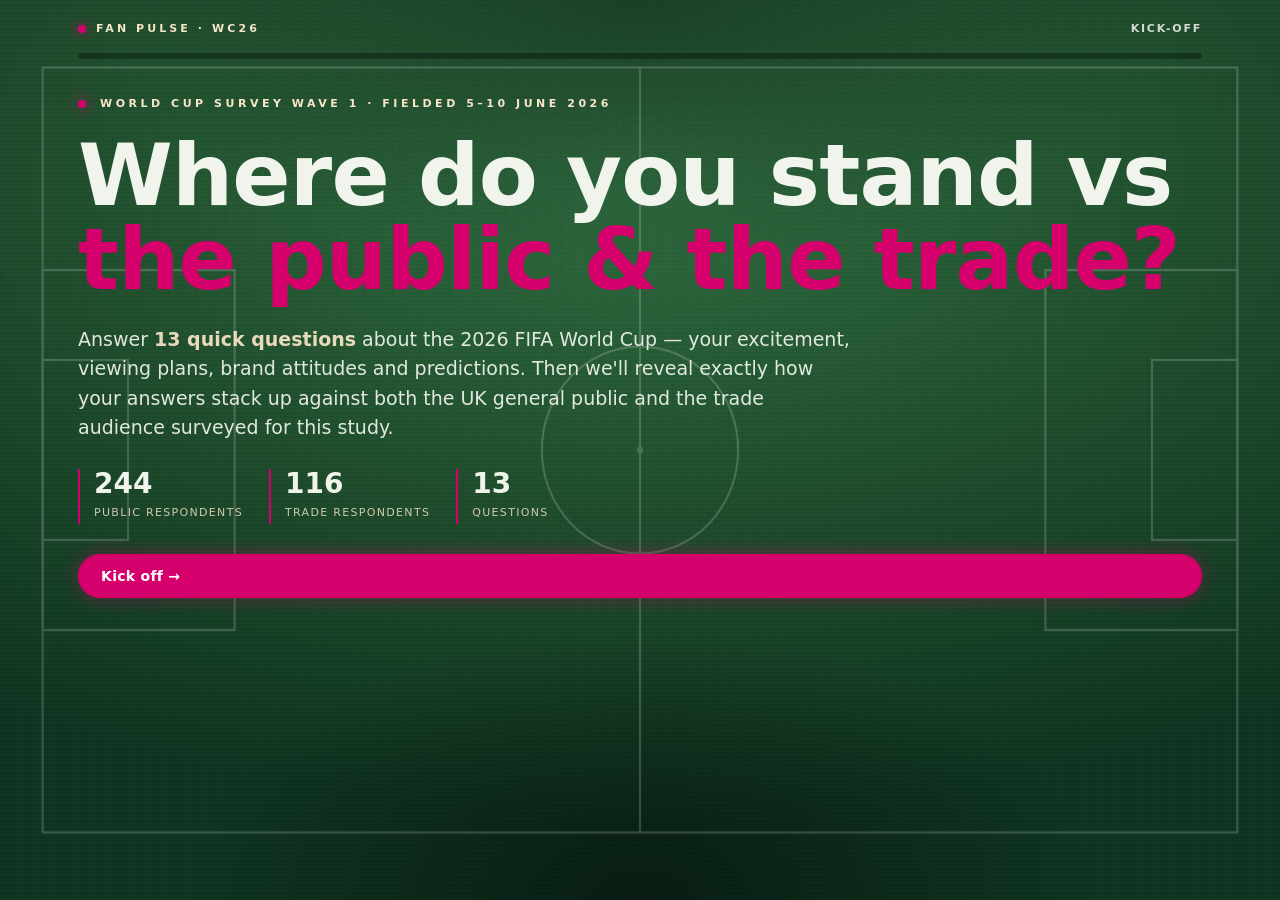
==== compare.html @ 601ede1a "Compare: drop persona + sync score, widen to match pages; unify eyebrow Compare: - Remove the fan pr" ====
<!DOCTYPE html>
<html lang="en">
<head>
<meta charset="UTF-8">
<meta name="viewport" content="width=device-width, initial-scale=1.0">
<title>Compare Yourself — 2026 World Cup Fan Pulse</title>
<link rel="stylesheet" href="brand.css">
<style>
  /* ---- compare-specific components, on the shared brand system ---- */
  :root{--you:#ff7a2f;--you-deep:#e85d10}
  /* fills the shared 1180px .wrap so margins match Insights & Explore */
  .quiz-wrap{margin:0 auto;width:100%;padding-bottom:50px}

  .topstatus{display:flex;justify-content:space-between;align-items:center;gap:14px;margin:6px 0 16px}
  .sb-brand{font-size:11px;letter-spacing:.28em;text-transform:uppercase;color:var(--cream);font-weight:600;display:flex;align-items:center;gap:10px}
  .sb-brand .dot{width:8px;height:8px;border-radius:50%;background:var(--magenta);box-shadow:0 0 12px var(--magenta)}
  .sb-clock{font-size:11px;letter-spacing:.16em;text-transform:uppercase;color:var(--cream);opacity:.8;font-weight:600}
  .sb-clock b{color:#fff}
  .progress-track{height:6px;border-radius:6px;background:rgba(0,0,0,.32);overflow:hidden;margin-bottom:30px}
  .progress-fill{height:100%;width:0%;background:linear-gradient(90deg,var(--magenta-deep),var(--magenta));border-radius:6px;transition:width .5s cubic-bezier(.4,0,.2,1)}

  /* intro hero */
  #intro.hero{display:flex;flex-direction:column;padding:6px 0 10px}
  .kickoff-stat{display:flex;gap:26px;flex-wrap:wrap;margin:26px 0 30px}
  .kickoff-stat .ks{border-left:2px solid var(--magenta);padding-left:14px}
  .kickoff-stat .ks b{display:block;font-family:"Rework Headline","Rework Display",system-ui;font-weight:700;font-size:28px;color:var(--chalk);line-height:1.1}
  .kickoff-stat .ks span{font-size:11px;letter-spacing:.12em;text-transform:uppercase;color:var(--cream);opacity:.82}

  /* question screens */
  .q-screen{display:none;flex-direction:column;animation:fadeUp .4s ease;max-width:760px}
  .q-screen.active{display:flex}
  @keyframes fadeUp{from{opacity:0;transform:translateY(12px)}to{opacity:1;transform:none}}
  .q-kicker{font-size:11px;letter-spacing:.28em;text-transform:uppercase;color:var(--cream);font-weight:600;margin-bottom:12px}
  .q-title{font-family:"Rework Headline","Rework Display",system-ui;font-weight:700;font-size:clamp(24px,4.6vw,38px);line-height:1.06;letter-spacing:-.01em;margin-bottom:8px;max-width:24ch}
  .q-sub{font-size:14px;color:var(--chalk);opacity:.85;margin-bottom:26px}

  .options{display:flex;flex-direction:column;gap:10px;margin-bottom:26px}
  .opt{display:flex;align-items:center;justify-content:space-between;gap:12px;background:var(--card);border:1px solid var(--card-edge);border-radius:12px;padding:15px 18px;cursor:pointer;text-align:left;font-family:inherit;font-size:15px;color:var(--chalk);transition:all .15s}
  .opt:hover{border-color:var(--magenta)}
  .opt .num{font-size:11px;color:var(--cream);border:1px solid var(--card-edge);border-radius:50%;width:24px;height:24px;min-width:24px;display:flex;align-items:center;justify-content:center;font-weight:600}
  .opt-label{flex:1}
  .opt.selected{border-color:var(--magenta);background:rgba(214,0,108,.12)}
  .opt.selected .num{background:var(--magenta);border-color:var(--magenta);color:#fff}
  .opt-check{width:20px;height:20px;border-radius:6px;border:1.5px solid var(--card-edge);display:flex;align-items:center;justify-content:center;flex-shrink:0}
  .opt.selected .opt-check{background:var(--magenta);border-color:var(--magenta)}
  .opt.selected .opt-check::after{content:"✓";font-size:12px;color:#fff;font-weight:700}
  .hint{font-size:12.5px;color:var(--cream);opacity:.82;margin-bottom:14px;font-style:italic}

  .country-search{width:100%;padding:13px 16px;border-radius:10px;border:1px solid var(--card-edge);background:var(--card);color:var(--chalk);font-family:inherit;font-size:14.5px;margin-bottom:14px}
  .country-search::placeholder{color:var(--grey-mute)}
  .country-search:focus{outline:none;border-color:var(--magenta)}
  .country-grid{display:grid;grid-template-columns:repeat(auto-fill,minmax(120px,1fr));gap:8px;max-height:300px;overflow-y:auto;padding-right:4px;margin-bottom:24px}
  .country-grid::-webkit-scrollbar{width:6px}
  .country-grid::-webkit-scrollbar-thumb{background:rgba(241,244,236,.2);border-radius:4px}
  .c-chip{border:1px solid var(--card-edge);background:var(--card);color:var(--chalk);border-radius:8px;padding:10px 8px;text-align:center;font-size:13px;cursor:pointer;transition:all .12s;font-family:inherit}
  .c-chip:hover{border-color:var(--magenta)}
  .c-chip.selected{background:var(--magenta);color:#fff;border-color:var(--magenta);font-weight:600}

  .nav-row{display:flex;gap:12px;justify-content:space-between;align-items:center}
  .nav-row .right{display:flex;gap:10px}

  /* inline comparison (during questions) */
  .inline-comp{background:var(--card);border:1px solid var(--card-edge);border-radius:14px;padding:18px 18px 16px;margin-bottom:22px}
  .ic-eyebrow{font-size:11px;letter-spacing:.18em;text-transform:uppercase;color:var(--cream);opacity:.85;font-weight:600;margin-bottom:14px}
  .ic-row{margin-bottom:11px}
  .ic-row:last-child{margin-bottom:0}
  .ic-lbl-row{display:flex;justify-content:space-between;align-items:baseline;font-size:12.5px;margin-bottom:5px;gap:10px}
  .ic-lbl-row .ic-lab{color:var(--chalk);opacity:.82;flex:1}
  .ic-row.mine .ic-lbl-row .ic-lab{opacity:1;font-weight:600;color:#fff}
  .ic-lbl-row .ic-val{font-family:"Rework Headline",system-ui;font-weight:700;font-size:12.5px;color:var(--cream);flex-shrink:0}
  .ic-track{height:12px;border-radius:6px;background:rgba(0,0,0,.32);overflow:hidden}
  .ic-fill{height:100%;width:0%;border-radius:6px;background:linear-gradient(90deg,var(--cream-edge),var(--cream));transition:width .7s cubic-bezier(.16,1,.3,1)}
  .ic-row.mine .ic-fill{background:linear-gradient(90deg,var(--magenta-deep),var(--magenta))}

  /* three-way comparison rows: you (★) vs public vs trade */
  .cmp-legend{display:flex;gap:18px;align-items:center;margin-bottom:18px;flex-wrap:wrap}
  .cmp-legend .cl{display:inline-flex;align-items:center;gap:7px;font-size:10.5px;letter-spacing:.14em;text-transform:uppercase;font-weight:700;color:var(--chalk);opacity:.92}
  .cmp-legend .cl i{width:13px;height:13px;border-radius:3px;display:inline-block;font-style:normal;font-size:12px;line-height:13px;text-align:center}
  .cmp-legend .cl.pub i{background:linear-gradient(90deg,var(--cream-edge),var(--cream))}
  .cmp-legend .cl.trd i{background:linear-gradient(90deg,var(--magenta-deep),var(--magenta))}
  .cmp-legend .cl.you i{width:auto;height:auto;background:none;color:var(--you);font-size:13px}
  .cmp-row{margin-bottom:16px}
  .cmp-row:last-child{margin-bottom:2px}
  .cmp-lab{font-size:13px;color:var(--chalk);opacity:.85;margin-bottom:7px;line-height:1.3}
  .cmp-row.mine{background:rgba(255,122,47,.12);border-left:2px solid var(--you);border-radius:8px;padding:9px 12px 11px;margin-left:-12px;margin-right:-12px}
  .cmp-row.mine .cmp-lab{opacity:1;font-weight:700;color:#fff}
  .cmp-lab .star{color:var(--you)}
  .cmp-bar{display:flex;align-items:center;gap:10px;margin-top:5px}
  .cmp-bar .cmp-tag{font-size:9.5px;letter-spacing:.13em;text-transform:uppercase;font-weight:700;width:46px;flex-shrink:0}
  .cmp-bar .cmp-tag.pub{color:var(--cream)}
  .cmp-bar .cmp-tag.trd{color:var(--magenta)}
  .cmp-track{flex:1;height:11px;border-radius:6px;background:rgba(0,0,0,.32);overflow:hidden}
  .cmp-fill{height:100%;width:0%;border-radius:6px;transition:width .8s cubic-bezier(.16,1,.3,1)}
  .cmp-fill.pub{background:linear-gradient(90deg,var(--cream-edge),var(--cream))}
  .cmp-fill.trd{background:linear-gradient(90deg,var(--magenta-deep),var(--magenta))}
  .cmp-pct{font-family:"Rework Headline",system-ui;font-weight:700;font-size:12.5px;color:var(--cream);width:46px;text-align:right;flex-shrink:0}
  .pop-badge.trd{background:rgba(214,0,108,.16);color:#ff7ab8;border-color:rgba(214,0,108,.5)}
  .confirm-wrap{margin:4px 0 24px}
  .confirm-btn{width:100%;justify-content:center;border-style:dashed;border-color:var(--you);color:var(--chalk)}
  .confirm-btn:hover{border-color:var(--you);background:rgba(255,122,47,.12);color:#fff}
  @media(prefers-reduced-motion:reduce){.cmp-fill{transition:none}}

  /* results */
  .results{display:none;flex-direction:column;animation:fadeUp .5s ease}
  .results.active{display:flex}
  .res-header{margin-bottom:14px;padding-top:6px}
  .res-title{font-family:"Rework Headline","Rework Display",system-ui;font-weight:700;font-size:clamp(32px,7vw,56px);line-height:1;letter-spacing:-.02em;margin-bottom:12px}
  .res-title em{font-style:normal;color:var(--magenta)}

  .persona-card{position:relative;border:1px solid var(--card-edge);background:var(--card);border-radius:18px;padding:24px 22px;margin:6px 0 26px;overflow:hidden}
  .persona-card::before{content:"";position:absolute;top:-40px;right:-40px;width:160px;height:160px;border:2px solid rgba(214,0,108,.18);border-radius:50%}
  .persona-eyebrow{font-size:11px;letter-spacing:.18em;text-transform:uppercase;color:var(--cream);opacity:.85;font-weight:600;margin-bottom:12px}
  .persona-name{font-family:"Rework Headline","Rework Display",system-ui;font-weight:700;font-size:clamp(26px,6vw,40px);line-height:1.02;margin-bottom:4px}
  .persona-tagline{font-size:13.5px;color:var(--magenta);font-weight:600;margin-bottom:16px;font-style:italic}
  .persona-blurb{font-size:14.5px;line-height:1.65;color:var(--chalk);opacity:.9;margin-bottom:18px;max-width:58ch}
  .persona-blurb strong{color:var(--cream)}
  .persona-tags{display:flex;flex-wrap:wrap;gap:8px}
  .p-tag{font-size:11px;letter-spacing:.04em;border:1px solid var(--card-edge);color:var(--chalk);padding:6px 12px;border-radius:999px;background:rgba(0,0,0,.18)}

  .scoreline{display:flex;align-items:center;gap:18px;border:1px solid var(--card-edge);background:var(--card);border-radius:16px;padding:18px 20px;margin:10px 0 30px}
  .scoreline .big{font-family:"Rework Headline","Rework Display",system-ui;font-weight:700;font-size:46px;color:var(--magenta);line-height:1;flex-shrink:0}
  .scoreline .desc{font-size:13.5px;color:var(--chalk);opacity:.88;line-height:1.5}
  .scoreline .desc strong{color:var(--cream)}

  .res-block{margin-bottom:34px}
  .res-q{font-family:"Rework Headline","Rework Display",system-ui;font-weight:700;font-size:18px;margin-bottom:4px;letter-spacing:-.005em}
  .res-q-note{font-size:12.5px;color:var(--cream);opacity:.78;margin-bottom:14px}
  .bar-label{display:flex;justify-content:space-between;align-items:baseline;font-size:13.5px;margin-bottom:5px;gap:10px}
  .bar-label .lab{color:var(--chalk);opacity:.82;flex:1}
  .bar-row.mine .bar-label .lab{color:#fff;font-weight:600;opacity:1}
  .bar-label .val{font-family:"Rework Headline",system-ui;font-weight:700;color:var(--cream);font-size:12.5px;flex-shrink:0}
  .bar-fill{background:linear-gradient(90deg,var(--cream-edge),var(--cream))}
  .bar-row.mine .bar-fill{background:linear-gradient(90deg,var(--magenta-deep),var(--magenta))}
  .pin{position:absolute;top:-3px;width:2px;height:17px;background:var(--magenta);display:none}
  .match-note{font-size:11.5px;color:var(--cream);letter-spacing:.03em;margin-bottom:12px}

  .footer-note{text-align:center;font-size:12px;color:var(--cream);opacity:.75;margin-top:10px;padding-top:18px;border-top:1px dashed var(--card-edge)}
  .restart-row{display:flex;justify-content:center;margin:28px 0 6px}
</style>
</head>
<body>

<div class="pitch-bg"></div>
<div class="pitch-lines">
  <svg viewBox="0 0 1200 800" preserveAspectRatio="none" aria-hidden="true">
    <rect x="40" y="60" width="1120" height="680" fill="none" stroke="#ffffff" stroke-width="2"/>
    <line x1="600" y1="60" x2="600" y2="740" stroke="#ffffff" stroke-width="2"/>
    <circle cx="600" cy="400" r="92" fill="none" stroke="#ffffff" stroke-width="2"/>
    <circle cx="600" cy="400" r="3" fill="#ffffff"/>
    <rect x="40" y="240" width="180" height="320" fill="none" stroke="#ffffff" stroke-width="2"/>
    <rect x="40" y="320" width="80" height="160" fill="none" stroke="#ffffff" stroke-width="2"/>
    <rect x="980" y="240" width="180" height="320" fill="none" stroke="#ffffff" stroke-width="2"/>
    <rect x="1080" y="320" width="80" height="160" fill="none" stroke="#ffffff" stroke-width="2"/>
  </svg>
</div>

<div class="wrap">

  <div class="quiz-wrap" style="padding-top:14px">

    <div class="topstatus">
      <div class="sb-brand"><span class="dot"></span>Fan Pulse · WC26</div>
      <div class="sb-clock" id="sbClock"><b>KICK-OFF</b></div>
    </div>

    <div class="progress-track"><div class="progress-fill" id="progressFill"></div></div>

    <!-- INTRO -->
    <div class="hero" id="intro">
      <div class="eyebrow"><span class="dot"></span>World Cup Survey Wave 1 · Fielded 5–10 June 2026</div>
      <h1 class="title">Where do you stand vs <em>the public &amp; the trade?</em></h1>
      <p class="subhead">Answer <strong>13 quick questions</strong> about the 2026 FIFA World Cup — your excitement, viewing plans, brand attitudes and predictions. Then we'll reveal exactly how your answers stack up against both the UK general public and the trade audience surveyed for this study.</p>
      <div class="kickoff-stat">
        <div class="ks"><b>244</b><span>Public respondents</span></div>
        <div class="ks"><b>116</b><span>Trade respondents</span></div>
        <div class="ks"><b>13</b><span>Questions</span></div>
      </div>
      <button class="btn btn-primary" onclick="startQuiz()">Kick off →</button>
    </div>

    <!-- QUESTIONS render here -->
    <div id="quizArea"></div>

    <!-- RESULTS -->
    <div class="results" id="results"></div>

  </div>
</div>

<script id="wc-data" type="application/json">
{
 "n_public": 244,
 "n_trade": 116,
 "q1": {
  "labels": [
   "Strongly Agree",
   "Agree",
   "Neither Agree nor Disagree",
   "Disagree",
   "Strongly Disagree"
  ],
  "pct": [
   32.0,
   28.3,
   18.4,
   9.0,
   12.3
  ],
  "trade": [
   16.4,
   35.3,
   36.2,
   5.2,
   6.9
  ]
 },
 "q2": {
  "labels": [
   "Much more excited than previous tournaments",
   "Slightly more excited than previous tournaments",
   "About the same as previous tournaments",
   "Slightly less excited than previous tournaments",
   "Much less excited than previous tournaments",
   "This is the first World Cup I've followed"
  ],
  "pct": [
   20.1,
   16.8,
   38.9,
   9.0,
   12.3,
   2.9
  ],
  "trade": [
   3.4,
   7.8,
   45.7,
   28.4,
   12.9,
   1.7
  ]
 },
 "q3": {
  "labels": [
   "Very likely",
   "Fairly likely",
   "Neither likely nor unlikely",
   "Fairly unlikely",
   "Very unlikely"
  ],
  "pct": [
   39.3,
   27.9,
   13.1,
   6.1,
   13.5
  ],
  "trade": [
   47.4,
   31.0,
   9.5,
   6.9,
   5.2
  ]
 },
 "q4": {
  "labels": [
   "The opening match",
   "Group stage matches involving home nations",
   "Group stage matches not involving home nations",
   "Knockout rounds",
   "Semi-finals",
   "The final",
   "None -- I don't expect to watch"
  ],
  "pct": [
   41.0,
   51.6,
   29.1,
   38.5,
   45.1,
   47.1,
   20.1
  ],
  "trade": [
   32.8,
   76.7,
   31.9,
   59.5,
   59.5,
   66.4,
   7.8
  ]
 },
 "q5": {
  "labels": [
   "At home on TV or streaming",
   "At a friend or family member's home",
   "In a pub or bar",
   "At a fan zone or public screening",
   "A mix of locations",
   "I don't expect to watch"
  ],
  "pct": [
   63.1,
   19.7,
   23.4,
   6.1,
   5.3,
   18.9
  ],
  "trade": [
   78.4,
   14.7,
   29.3,
   5.2,
   13.8,
   7.8
  ]
 },
 "q6": {
  "labels": [
   "I've seen their adverts during previews or coverage",
   "I've seen their logo at matches or in stadiums",
   "I've seen them on social media",
   "I've seen content from players or creators featuring the brand",
   "I remember them from previous tournaments",
   "I've seen in-store promotions or World Cup branded packaging",
   "I've seen outdoor advertising such as billboards or posters",
   "Someone told me or I read about it",
   "I don't associate any brands with the World Cup"
  ],
  "pct": [
   33.6,
   20.1,
   25.0,
   10.2,
   10.7,
   17.2,
   10.2,
   4.1,
   34.8
  ],
  "trade": [
   36.2,
   20.7,
   18.1,
   6.0,
   12.9,
   23.3,
   13.8,
   2.6,
   31.0
  ]
 },
 "q7": {
  "labels": [
   "Noticed a brand more than I normally would",
   "Searched for more information about a brand online",
   "Followed a brand on social media",
   "Engaged with a brand's content - liked, shared, or commented",
   "Entered a promotion or competition run by a brand",
   "Talked about a brand with friends, family, or colleagues",
   "Chosen a brand over a competitor because of its sports involvement",
   "Bought a product from a brand for the first time because of a sports association",
   "None of these"
  ],
  "pct": [
   28.7,
   14.8,
   14.3,
   16.0,
   14.8,
   12.3,
   6.1,
   4.9,
   44.3
  ],
  "trade": [
   33.6,
   15.5,
   5.2,
   6.9,
   28.4,
   9.5,
   6.0,
   9.5,
   41.4
  ]
 },
 "q8": {
  "labels": [
   "A discount or promotional offer",
   "Exclusive limited edition packaging or product",
   "A competition or prize draw",
   "Knowing the brand supports grassroots football",
   "Content or behind-the-scenes access",
   "Nothing would change my behaviour"
  ],
  "pct": [
   43.9,
   21.7,
   28.7,
   13.5,
   4.5,
   31.1
  ],
  "trade": [
   60.3,
   18.1,
   50.0,
   18.1,
   3.4,
   21.6
  ]
 },
 "q9": {
  "labels": [
   "Watching match highlights online or on social media",
   "Following World Cup content on social media",
   "Entering a sweepstake or prediction competition",
   "Watching matches in a pub, bar, or fan zone",
   "Watching matches with friends or family",
   "Buying food, drink, or merchandise for a match occasion",
   "Taking part in a workplace sweepstake or conversation",
   "Buying a product because of a World Cup retail promotion",
   "None of these"
  ],
  "pct": [
   36.5,
   28.7,
   23.8,
   24.6,
   34.4,
   23.0,
   13.9,
   11.5,
   24.6
  ],
  "trade": [
   37.9,
   22.4,
   43.1,
   48.3,
   54.3,
   28.4,
   25.0,
   13.8,
   14.7
  ]
 },
 "q14": {
  "labels": [
   "Group stage exit",
   "Round of 32",
   "Round of 16",
   "Quarter-finals",
   "Semi-finals",
   "Runners-up",
   "Winners"
  ],
  "pct": [
   7.5,
   13.7,
   10.4,
   22.2,
   20.3,
   6.1,
   19.8
  ],
  "trade": [
   4.7,
   9.3,
   10.3,
   29.0,
   22.4,
   6.5,
   17.8
  ]
 },
 "q11_all": {
  "Algeria": 1.2,
  "Argentina": 4.1,
  "Australia": 0.4,
  "Austria": 2.9,
  "Belgium": 1.6,
  "Bosnia and Herzegovina": 0.8,
  "Brazil": 12.3,
  "Canada (host)": 0.4,
  "Croatia": 0.4,
  "England": 19.7,
  "France": 11.5,
  "Germany": 1.2,
  "Ghana": 0.4,
  "Iraq": 0.4,
  "Japan": 0.8,
  "New Zealand": 0.4,
  "Portugal": 2.9,
  "Scotland": 7.0,
  "Senegal": 0.4,
  "Spain": 12.3,
  "Switzerland": 0.8,
  "Turkey": 0.4,
  "United States (host)": 0.8,
  "Don't know": 16.8
 },
 "q11_trade": {
  "Argentina": 7.8,
  "Belgium": 0.9,
  "Brazil": 10.3,
  "Ecuador": 0.9,
  "England": 14.7,
  "France": 14.7,
  "Germany": 6.9,
  "Iran": 0.9,
  "Japan": 1.7,
  "Netherlands": 0.9,
  "Portugal": 6.0,
  "Scotland": 2.6,
  "Spain": 22.4,
  "United States (host)": 2.6,
  "Don't know": 6.9
 },
 "q12_all": {
  "Algeria": 4.9,
  "Argentina": 25.0,
  "Australia": 2.5,
  "Austria": 2.5,
  "Belgium": 4.9,
  "Bosnia and Herzegovina": 1.6,
  "Brazil": 40.2,
  "Canada (host)": 3.7,
  "Cape Verde": 2.0,
  "Colombia": 2.5,
  "Croatia": 6.1,
  "Curacao": 0.4,
  "Czechia": 0.4,
  "Egypt": 1.2,
  "England": 37.7,
  "France": 43.0,
  "Germany": 29.5,
  "Ghana": 1.6,
  "Iran": 0.4,
  "Iraq": 0.8,
  "Ivory Coast": 0.4,
  "Japan": 2.9,
  "Mexico (host)": 3.3,
  "Morocco": 2.9,
  "Netherlands": 2.9,
  "New Zealand": 1.6,
  "Norway": 0.8,
  "Panama": 0.4,
  "Paraguay": 0.4,
  "Portugal": 14.3,
  "Qatar": 0.4,
  "Saudi Arabia": 0.4,
  "Scotland": 5.7,
  "Senegal": 0.4,
  "South Africa": 0.4,
  "South Korea": 0.8,
  "Spain": 29.9,
  "Switzerland": 0.8,
  "Tunisia": 0.4,
  "Turkey": 0.4,
  "United States (host)": 6.1,
  "Uruguay": 1.6,
  "Uzbekistan": 0.8,
  "Don't know": 17.2
 },
 "q12_trade": {
  "Algeria": 0.9,
  "Argentina": 40.5,
  "Belgium": 5.2,
  "Bosnia and Herzegovina": 0.9,
  "Brazil": 50.0,
  "Canada (host)": 1.7,
  "Croatia": 4.3,
  "Egypt": 1.7,
  "England": 53.4,
  "France": 60.3,
  "Germany": 39.7,
  "Ivory Coast": 1.7,
  "Japan": 2.6,
  "Mexico (host)": 4.3,
  "Netherlands": 8.6,
  "Norway": 0.9,
  "Paraguay": 1.7,
  "Portugal": 17.2,
  "Scotland": 3.4,
  "Spain": 57.8,
  "Sweden": 0.9,
  "Tunisia": 0.9,
  "Turkey": 0.9,
  "United States (host)": 5.2,
  "Don't know": 6.0
 },
 "q13_all": {
  "Algeria": 1.2,
  "Argentina": 1.2,
  "Australia": 0.8,
  "Austria": 1.2,
  "Belgium": 0.8,
  "Bosnia and Herzegovina": 0.4,
  "Brazil": 2.9,
  "Canada (host)": 0.4,
  "Colombia": 0.4,
  "Croatia": 0.4,
  "Curacao": 0.4,
  "England": 50.8,
  "France": 0.4,
  "Germany": 0.8,
  "Ghana": 0.8,
  "Iraq": 0.4,
  "Japan": 0.8,
  "Mexico (host)": 0.4,
  "Portugal": 0.4,
  "Saudi Arabia": 0.4,
  "Scotland": 18.9,
  "South Korea": 0.4,
  "Spain": 1.2,
  "Switzerland": 0.4,
  "United States (host)": 0.4,
  "Don't know": 13.1
 },
 "q13_trade": {
  "Algeria": 0.9,
  "Argentina": 0.9,
  "Ecuador": 0.9,
  "England": 69.8,
  "France": 0.9,
  "Germany": 0.9,
  "Iran": 0.9,
  "Netherlands": 0.9,
  "Paraguay": 1.7,
  "Portugal": 0.9,
  "Scotland": 11.2,
  "Spain": 2.6,
  "Don't know": 7.8
 },
 "countries": [
  "Algeria",
  "Argentina",
  "Australia",
  "Austria",
  "Belgium",
  "Bosnia and Herzegovina",
  "Brazil",
  "Canada (host)",
  "Cape Verde",
  "Colombia",
  "Croatia",
  "Curacao",
  "Czechia",
  "DR Congo",
  "Ecuador",
  "Egypt",
  "England",
  "France",
  "Germany",
  "Ghana",
  "Haiti",
  "Iran",
  "Iraq",
  "Ivory Coast",
  "Japan",
  "Jordan",
  "Mexico (host)",
  "Morocco",
  "Netherlands",
  "New Zealand",
  "Norway",
  "Panama",
  "Paraguay",
  "Portugal",
  "Qatar",
  "Saudi Arabia",
  "Scotland",
  "Senegal",
  "South Africa",
  "South Korea",
  "Spain",
  "Sweden",
  "Switzerland",
  "Tunisia",
  "Turkey",
  "United States (host)",
  "Uruguay",
  "Uzbekistan",
  "Don't know"
 ]
}
</script>

<script>
const DATA = JSON.parse(document.getElementById('wc-data').textContent);

const QUESTIONS = [
  { key:'q1',  type:'single',       kicker:'Question 1 of 13',  title:'I am excited about the 2026 World Cup',                    sub:'How much do you agree with that statement?' },
  { key:'q2',  type:'single',       kicker:'Question 2 of 13',  title:'Compared to previous World Cups...',                       sub:'How does your excitement this time compare?' },
  { key:'q3',  type:'single',       kicker:'Question 3 of 13',  title:'How likely are you to watch any of the tournament?',       sub:'Pick the option closest to how you feel.' },
  { key:'q4',  type:'multi',        kicker:'Question 4 of 13',  title:'Which matches do you expect to watch?',                    sub:'Select all that apply.' },
  { key:'q5',  type:'multi',        kicker:'Question 5 of 13',  title:'Where do you expect to watch matches?',                   sub:'Select all that apply.' },
  { key:'q6',  type:'multi',        kicker:'Question 6 of 13',  title:'How have you come across brands associated with the World Cup?', sub:'Select all that apply.' },
  { key:'q7',  type:'multi',        kicker:'Question 7 of 13',  title:'What have you done because of a brand\'s involvement in sport?', sub:'Select all that apply.' },
  { key:'q8',  type:'multi',        kicker:'Question 8 of 13',  title:'What would make you more likely to buy from a World Cup sponsor?', sub:'Select all that apply.' },
  { key:'q9',  type:'multi',        kicker:'Question 9 of 13',  title:'What will you do as part of following the World Cup?',     sub:'Select all that apply.' },
  { key:'q11', type:'country',      kicker:'Question 10 of 13', title:'Who do you think will win the World Cup?',                 sub:'Search or pick a nation.' },
  { key:'q12', type:'country-multi',kicker:'Question 11 of 13', title:'Which nations will reach the semi-finals?',               sub:'Pick up to 4 nations you think will make it.' },
  { key:'q13', type:'country',      kicker:'Question 12 of 13', title:'Which nation will you be supporting?',                    sub:'Search or pick your team.' },
  { key:'q14', type:'single',       kicker:'Question 13 of 13', title:'How far will the nation you support get?',                sub:'Be honest — not just hopeful.' },
];

let step = -1; // -1 = intro
const answers = {};
const revealed = {}; // multi questions: comparison shown only after "Confirm selections"
let _card = {};

function startQuiz(){
  document.getElementById('intro').style.display = 'none';
  step = 0;
  renderQuestion();
}

function updateProgress(){
  const pct = step < 0 ? 0 : Math.round(((step) / QUESTIONS.length) * 100);
  document.getElementById('progressFill').style.width = pct + '%';
  const clock = document.getElementById('sbClock');
  if(step < 0){ clock.innerHTML = '<b>KICK-OFF</b>'; }
  else if(step >= QUESTIONS.length){ clock.innerHTML = '<b>FULL TIME</b>'; }
  else { clock.innerHTML = `<b>${step+1}'</b> / ${QUESTIONS.length}'`; }
}

function renderQuestion(){
  updateProgress();
  const area = document.getElementById('quizArea');
  const q = QUESTIONS[step];
  const d = DATA[q.key];

  let optionsHtml = '';

  if(q.type === 'single'){
    optionsHtml = '<div class="options">' + d.labels.map((lab,i)=>{
      const sel = answers[q.key] === i ? 'selected' : '';
      return `<button class="opt ${sel}" onclick="selectSingle('${q.key}', ${i})">
        <span class="num">${i+1}</span><span class="opt-label">${lab}</span>
      </button>`;
    }).join('') + '</div>';
  }

  if(q.type === 'multi'){
    optionsHtml = '<p class="hint">Tap as many as apply, then continue.</p><div class="options">' + d.labels.map((lab,i)=>{
      const arr = answers[q.key] || [];
      const sel = arr.includes(i) ? 'selected' : '';
      return `<button class="opt ${sel}" onclick="selectMulti('${q.key}', ${i})">
        <span class="opt-label">${lab}</span><span class="opt-check"></span>
      </button>`;
    }).join('') + '</div>';
  }

  if(q.type === 'country'){
    const list = DATA.countries;
    optionsHtml = `
      <input class="country-search" id="countrySearch" placeholder="Search nations..." oninput="filterCountries()">
      <div class="country-grid" id="countryGrid">
        ${list.map(c=>{
          const sel = answers[q.key] === c ? 'selected' : '';
          return `<button class="c-chip ${sel}" data-name="${c.toLowerCase()}" onclick="selectCountry('${q.key}', '${c.replace(/'/g,"\\'")}')">${c}</button>`;
        }).join('')}
      </div>`;
  }

  if(q.type === 'country-multi'){
    const list = DATA.countries.filter(c => c !== "Don't know");
    optionsHtml = `
      <p class="hint">Select the nations you think will make it to the semi-finals (4 spots).</p>
      <input class="country-search" id="countrySearch" placeholder="Search nations..." oninput="filterCountries()">
      <div class="country-grid" id="countryGrid">
        ${list.map(c=>{
          const arr = answers[q.key] || [];
          const sel = arr.includes(c) ? 'selected' : '';
          return `<button class="c-chip ${sel}" data-name="${c.toLowerCase()}" onclick="selectCountryMulti('${c.replace(/'/g,"\\'")}')">${c}</button>`;
        }).join('')}
      </div>`;
  }

  // Build inline comparison once the question has been answered. For the
  // "select all that apply" questions the user must confirm their picks first.
  let compHtml = '';
  if(q.type === 'single' && answers[q.key] !== undefined){
    compHtml = buildInlineComp(q.key, [answers[q.key]]);
  } else if(q.type === 'multi' && (answers[q.key]||[]).length > 0){
    compHtml = revealed[q.key] ? buildInlineComp(q.key, answers[q.key]) : confirmBtn(q.key);
  } else if(q.type === 'country' && answers[q.key]){
    const pubLookup = q.key === 'q11' ? DATA.q11_all : DATA.q13_all;
    const tradeLookup = q.key === 'q11' ? DATA.q11_trade : DATA.q13_trade;
    compHtml = buildInlineCountryComp(pubLookup, tradeLookup, answers[q.key], 6);
  } else if(q.type === 'country-multi' && (answers[q.key]||[]).length > 0){
    compHtml = revealed[q.key]
      ? buildInlineCountryComp(DATA.q12_all, DATA.q12_trade, answers[q.key]||[], 8)
      : confirmBtn(q.key);
  }

  area.innerHTML = `
    <div class="q-screen active">
      <div class="q-kicker">${q.kicker}</div>
      <h2 class="q-title">${q.title}</h2>
      <p class="q-sub">${q.sub}</p>
      ${optionsHtml}
      ${compHtml}
      <div class="nav-row">
        <button class="btn btn-ghost" onclick="prevQuestion()" ${step===0 ? 'style="visibility:hidden"' : ''}>← Back</button>
        <div class="right">
          <button class="btn btn-primary" id="nextBtn" onclick="nextQuestion()">${step === QUESTIONS.length-1 ? 'See results →' : 'Next →'}</button>
        </div>
      </div>
    </div>`;

  requestAnimationFrame(()=>{
    setTimeout(()=>{
      document.querySelectorAll('.cmp-fill[data-w]').forEach(el=>{
        el.style.width = el.dataset.w + '%';
      });
    }, 30);
  });
  refreshNextButton();
}

function selectSingle(key, idx){
  answers[key] = idx;
  renderQuestion();
}

function selectMulti(key, idx){
  const arr = answers[key] || [];
  const pos = arr.indexOf(idx);
  if(pos === -1) arr.push(idx); else arr.splice(pos,1);
  answers[key] = arr;
  renderQuestion();
}

function confirmBtn(key){
  const n = (answers[key]||[]).length;
  return `<div class="confirm-wrap">
    <button class="btn confirm-btn" onclick="revealComp('${key}')">✓ Confirm ${n} selection${n===1?'':'s'} &amp; compare</button>
  </div>`;
}

function revealComp(key){
  revealed[key] = true;
  renderQuestion();
}

function selectCountry(key, name){
  answers[key] = name;
  renderQuestion();
}

function selectCountryMulti(name){
  const arr = answers['q12'] || [];
  const pos = arr.indexOf(name);
  if(pos === -1) arr.push(name); else arr.splice(pos,1);
  answers['q12'] = arr;
  renderQuestion();
}

function filterCountries(){
  const v = document.getElementById('countrySearch').value.toLowerCase();
  document.querySelectorAll('#countryGrid .c-chip').forEach(chip=>{
    chip.style.display = chip.dataset.name.includes(v) ? '' : 'none';
  });
}

function refreshNextButton(){
  const q = QUESTIONS[step];
  const btn = document.getElementById('nextBtn');
  if(!btn) return;
  let ok = true;
  if(q.type === 'single') ok = answers[q.key] !== undefined;
  if(q.type === 'multi') ok = (answers[q.key] || []).length > 0;
  if(q.type === 'country') ok = answers[q.key] !== undefined;
  if(q.type === 'country-multi') ok = (answers[q.key] || []).length > 0;
  btn.disabled = !ok;
}

function prevQuestion(){
  if(step > 0){ step--; renderQuestion(); }
}

function nextQuestion(){
  const q = QUESTIONS[step];
  let ok = true;
  if(q.type === 'single') ok = answers[q.key] !== undefined;
  if(q.type === 'multi') ok = (answers[q.key] || []).length > 0;
  if(q.type === 'country') ok = answers[q.key] !== undefined;
  if(q.type === 'country-multi') ok = (answers[q.key] || []).length > 0;
  if(!ok) return;

  if(step < QUESTIONS.length - 1){
    step++;
    renderQuestion();
  } else {
    step = QUESTIONS.length;
    document.getElementById('quizArea').innerHTML = '';
    updateProgress();
    showResults();
  }
}

function fmtPct(v){ return v.toFixed(1) + '%'; }

const CMP_LEGEND = `<div class="cmp-legend">`+
  `<span class="cl you"><i>★</i>Your pick</span>`+
  `<span class="cl pub"><i></i>Public · n=${DATA.n_public}</span>`+
  `<span class="cl trd"><i></i>Trade · n=${DATA.n_trade}</span>`+
  `</div>`;

// "public's top" / "trade's top" badges for the most-popular answer in each audience.
function topBadges(isPubTop, isTradeTop){
  let b = '';
  if(isPubTop)   b += ' <span class="pop-badge">public\'s top</span>';
  if(isTradeTop) b += ' <span class="pop-badge trd">trade\'s top</span>';
  return b;
}

// One comparison row: your pick (★) marker + a Public bar and a Trade bar.
function cmpRow(label, pub, trade, mine, badge){
  return `<div class="cmp-row${mine?' mine':''}">
    <div class="cmp-lab">${mine?'<span class="star">★</span> ':''}${label}${badge||''}</div>
    <div class="cmp-bar">
      <span class="cmp-tag pub">Public</span>
      <div class="cmp-track"><div class="cmp-fill pub" data-w="${pub}"></div></div>
      <span class="cmp-pct">${fmtPct(pub)}</span>
    </div>
    <div class="cmp-bar">
      <span class="cmp-tag trd">Trade</span>
      <div class="cmp-track"><div class="cmp-fill trd" data-w="${trade}"></div></div>
      <span class="cmp-pct">${fmtPct(trade)}</span>
    </div>
  </div>`;
}

function buildInlineComp(qkey, userIndices){
  const d = DATA[qkey];
  const maxPct = Math.max(...d.pct);
  const maxTrade = Math.max(...d.trade);
  let rows = '';
  d.labels.forEach((lab, i)=>{
    const mine = userIndices.includes(i);
    rows += cmpRow(lab, d.pct[i], d.trade[i], mine, topBadges(d.pct[i] === maxPct, d.trade[i] === maxTrade));
  });
  return `<div class="inline-comp">
    <div class="ic-eyebrow">You vs the public vs the trade</div>
    ${CMP_LEGEND}
    ${rows}
  </div>`;
}

function buildInlineCountryComp(pubLookup, tradeLookup, userPicks, topN){
  const sorted = Object.entries(pubLookup).sort((a,b)=>b[1]-a[1]);
  const top = sorted.slice(0,topN).map(e=>e[0]);
  const picks = Array.isArray(userPicks) ? userPicks : (userPicks ? [userPicks] : []);
  let labels = [...top];
  picks.forEach(c=>{
    if(c && !labels.some(x=>x.toLowerCase()===c.toLowerCase())) labels.push(c);
  });
  const maxPct = sorted[0][1];
  const maxTrade = Math.max(0, ...Object.values(tradeLookup));
  let rows = '';
  labels.forEach(c=>{
    const pct = pubLookup[c] || 0;
    const tpct = tradeLookup[c] || 0;
    const mine = picks.some(x=>x.toLowerCase()===c.toLowerCase());
    rows += cmpRow(c, pct, tpct, mine, topBadges(pct === maxPct, tpct > 0 && tpct === maxTrade));
  });
  return `<div class="inline-comp">
    <div class="ic-eyebrow">You vs the public vs the trade</div>
    ${CMP_LEGEND}
    ${rows}
  </div>`;
}

function buildBarBlock(qkey, title, note, userIndices){
  const d = DATA[qkey];
  const maxPct = Math.max(...d.pct);
  const maxTrade = Math.max(...d.trade);
  const userMatchedTop = userIndices.some(i => d.pct[i] === maxPct);
  let rows = '';
  d.labels.forEach((lab, i)=>{
    const mine = userIndices.includes(i);
    rows += cmpRow(lab, d.pct[i], d.trade[i], mine, topBadges(d.pct[i] === maxPct, d.trade[i] === maxTrade));
  });
  const matchNote = userMatchedTop ? '<div class="match-note">You matched the public\'s top pick</div>' : '';
  return `<div class="res-block">
      <h3 class="res-q">${title}</h3>
      <p class="res-q-note">${note}</p>
      ${CMP_LEGEND}
      ${matchNote}
      ${rows}
    </div>`;
}

function buildCountryBlock(pubLookup, tradeLookup, title, note, userPicks, topN){
  const sorted = Object.entries(pubLookup).sort((a,b)=>b[1]-a[1]);
  const top = sorted.slice(0,topN).map(e=>e[0]);
  let labels = top.slice();
  const picks = Array.isArray(userPicks) ? userPicks : (userPicks ? [userPicks] : []);
  picks.forEach(c=>{
    if(c && !labels.some(x=>x.toLowerCase()===c.toLowerCase())) labels.push(c);
  });
  const topPct = sorted[0][1];
  const topCountry = sorted[0][0];
  const maxTrade = Math.max(0, ...Object.values(tradeLookup));
  const userMatchedTop = picks.some(x=>x.toLowerCase()===topCountry.toLowerCase());
  let rows = '';
  labels.forEach(c=>{
    const pct = pubLookup[c] || 0;
    const tpct = tradeLookup[c] || 0;
    const mine = picks.some(x=>x.toLowerCase()===c.toLowerCase());
    rows += cmpRow(c, pct, tpct, mine, topBadges(pct === topPct, tpct > 0 && tpct === maxTrade));
  });
  const matchNote = userMatchedTop ? '<div class="match-note">You matched the public\'s top pick</div>' : '';
  return `<div class="res-block">
      <h3 class="res-q">${title}</h3>
      <p class="res-q-note">${note}</p>
      ${CMP_LEGEND}
      ${matchNote}
      ${rows}
    </div>`;
}

function computePersona(){
  const q1 = answers.q1, q2 = answers.q2, q3 = answers.q3, q14 = answers.q14;
  const q4 = answers.q4 || [], q5 = answers.q5 || [], q9 = answers.q9 || [];
  const supportedTeam = answers.q13 || answers.q11;
  const predictedWinner = answers.q11;

  // --- Enthusiasm: 0–10 ---
  const q2Bonus = (q2 === 0 || q2 === 1) ? 2 : (q2 === 2 ? 1 : (q2 === 5 ? 1 : 0));
  const enthusiasm = (4 - q1) + (4 - q3) + q2Bonus;

  // --- Engagement breadth ---
  const engagement =
    q4.filter(i => i !== 6).length +
    q5.filter(i => i !== 5).length +
    q9.filter(i => i !== 8).length;

  // --- Social orientation ---
  const socialIdx = [1,2,3,4];
  const socialScore = q5.filter(i => socialIdx.includes(i)).length;
  const homeOnly = q5.length === 1 && q5[0] === 0;

  // --- Prediction confidence ---
  const predictionConfident = predictedWinner && predictedWinner.toLowerCase() !== "don't know";
  const boldPrediction = q14 >= 4;

  // --- Big-match-only viewing pattern ---
  const groupStageIdx = [0,1,2,3];
  const bigMatchOnly = q4.length > 0 &&
    q4.every(i => i === 4 || i === 5) &&
    !q4.some(i => groupStageIdx.includes(i));

  const q1Label = DATA.q1.labels[q1].toLowerCase();
  const teamName = supportedTeam || 'a nation';
  const q14Label = DATA.q14.labels[q14].toLowerCase();

  let persona;

  if (q2 === 5){
    persona = {
      name: 'The New Recruit',
      tagline: 'Welcome to the show',
      blurb: `This is the first World Cup you've ever followed — and you're jumping in with both feet, rating yourself <strong>"${q1Label}"</strong> on excitement. You're backing <strong>${teamName}</strong> to reach the <strong>${q14Label}</strong>. No baggage from past tournaments, just fresh enthusiasm.`,
      tags: ['First tournament', 'Open-minded', `Backing ${teamName}`]
    };
  } else if (enthusiasm <= 3 && engagement <= 2){
    persona = {
      name: 'The Reluctant Spectator',
      tagline: 'Watching from a distance',
      blurb: `Football fandom isn't really your thing this tournament — you're <strong>"${q1Label}"</strong> on the excitement question and you're not planning to do much beyond the bare minimum. If the World Cup happens near you, you might catch a moment of it, but you won't be rearranging your life around it.`,
      tags: ['Low engagement', 'Taking it or leaving it']
    };
  } else if (enthusiasm >= 7 && engagement >= 6 && socialScore >= 1){
    persona = {
      name: 'The Diehard Devotee',
      tagline: 'All in, every match',
      blurb: `You're "${q1Label}" on excitement, you're watching across multiple match types and occasions, and you're not doing it alone — friends, pubs or fan zones are part of the plan. You've got <strong>${teamName}</strong> going all the way to the <strong>${q14Label}</strong>. This tournament is a genuine event for you, not background noise.`,
      tags: ['High engagement', 'Social viewer', `Backing ${teamName}`]
    };
  } else if (enthusiasm >= 6 && homeOnly && predictionConfident){
    persona = {
      name: 'The Armchair Analyst',
      tagline: 'Stats, screens, and certainty',
      blurb: `You're genuinely into this tournament — "${q1Label}" on excitement — but you're keeping it strictly to your own sofa, on your own screen. You've got a confident call in for <strong>${teamName}</strong> to reach the <strong>${q14Label}</strong>. You don't need a crowd to enjoy the football; you need a good view of the TV.`,
      tags: ['Home viewer', 'Confident predictor', `Backing ${teamName}`]
    };
  } else if (socialScore >= 2){
    persona = {
      name: 'The Social Fan',
      tagline: "It's about who's watching with you",
      blurb: `You're showing up across several different social settings to watch — friends, pubs, fan zones, you're not picky about where, as long as people are around. Football is your excuse, but the occasion is the real draw. You've still got <strong>${teamName}</strong> in mind for the <strong>${q14Label}</strong>, but the matchday itself matters as much as the result.`,
      tags: ['Multi-venue viewer', 'Occasion-driven']
    };
  } else if (bigMatchOnly){
    persona = {
      name: 'The Big-Match Bandwagoner',
      tagline: 'Saves energy for the big occasions',
      blurb: `You're skipping the group stage grind and saving your attention for when it actually matters — semis and the final are where you'll show up. It's a measured approach: "${q1Label}" on excitement, with effort reserved for the moments that count. You're backing <strong>${teamName}</strong> to make the <strong>${q14Label}</strong>.`,
      tags: ['Knockout-stage only', 'Selective viewer']
    };
  } else {
    persona = {
      name: 'The Casual Follower',
      tagline: 'Dipping in and out',
      blurb: `You'll catch some of the World Cup, in your own way and on your own terms — not glued to every match, but not ignoring it either. You're "${q1Label}" on excitement and have <strong>${teamName}</strong> pegged for the <strong>${q14Label}</strong>. A comfortable middle ground between superfan and bystander.`,
      tags: ['Moderate engagement', 'Flexible viewer']
    };
  }

  return persona;
}

function downloadPersonaCard(){
  const { persona, matches, totalScored } = _card;
  const W = 1080, H = 1080;
  const canvas = document.createElement('canvas');
  canvas.width = W; canvas.height = H;
  const ctx = canvas.getContext('2d');

  // roundRect polyfill
  if(!ctx.roundRect){
    CanvasRenderingContext2D.prototype.roundRect = function(x,y,w,h,r){
      r = Math.min(r, w/2, h/2);
      this.beginPath();
      this.moveTo(x+r,y); this.lineTo(x+w-r,y);
      this.quadraticCurveTo(x+w,y,x+w,y+r); this.lineTo(x+w,y+h-r);
      this.quadraticCurveTo(x+w,y+h,x+w-r,y+h); this.lineTo(x+r,y+h);
      this.quadraticCurveTo(x,y+h,x,y+h-r); this.lineTo(x,y+r);
      this.quadraticCurveTo(x,y,x+r,y); this.closePath();
    };
  }

  const draw = () => {
    const chalk='#f1f4ec', gold='#d6006c', goldBright='#ff5cae', amber='#ff3d93', muted='#a8b3a6';
    const PAD = 80;

    // Background gradient
    const bg = ctx.createLinearGradient(0,0,0,H);
    bg.addColorStop(0,'#0e3320'); bg.addColorStop(0.85,'#072017');
    ctx.fillStyle = bg; ctx.fillRect(0,0,W,H);

    // Top radial glow
    const rg = ctx.createRadialGradient(W/2,-100,0,W/2,-100,620);
    rg.addColorStop(0,'rgba(255,255,255,0.07)'); rg.addColorStop(1,'rgba(0,0,0,0)');
    ctx.fillStyle = rg; ctx.fillRect(0,0,W,H);

    // Bottom-left gold glow
    const rg2 = ctx.createRadialGradient(160,H+80,0,160,H+80,800);
    rg2.addColorStop(0,'rgba(214,0,108,0.12)'); rg2.addColorStop(1,'rgba(0,0,0,0)');
    ctx.fillStyle = rg2; ctx.fillRect(0,0,W,H);

    // Diagonal stripe texture
    ctx.save(); ctx.globalAlpha = 0.018; ctx.strokeStyle='#ffffff'; ctx.lineWidth=50;
    for(let i=-3;i<18;i++){
      ctx.beginPath();
      ctx.moveTo(i*120, H+50); ctx.lineTo(i*120 + H*0.85, -50);
      ctx.stroke();
    }
    ctx.restore();

    // Decorative circles top-right
    ctx.save(); ctx.strokeStyle='rgba(243,239,225,0.07)'; ctx.lineWidth=2;
    ctx.beginPath(); ctx.arc(W+40,-40,280,0,Math.PI*2); ctx.stroke();
    ctx.beginPath(); ctx.arc(W+40,-40,160,0,Math.PI*2); ctx.stroke();
    ctx.restore();

    // ── Brand bar ──
    ctx.save();
    ctx.fillStyle=amber; ctx.shadowColor=amber; ctx.shadowBlur=14;
    ctx.beginPath(); ctx.arc(PAD,72,5,0,Math.PI*2); ctx.fill();
    ctx.restore();
    ctx.font='400 24px "Rework Headline","Archivo Black",sans-serif'; ctx.fillStyle=goldBright;
    ctx.fillText('FAN PULSE  ·  WC26', PAD+20, 80);

    ctx.strokeStyle='rgba(243,239,225,0.12)'; ctx.lineWidth=1;
    ctx.beginPath(); ctx.moveTo(PAD,106); ctx.lineTo(W-PAD,106); ctx.stroke();

    // ── Eyebrow ──
    ctx.font='400 17px ui-monospace,monospace'; ctx.fillStyle=gold;
    ctx.fillText('YOUR FAN PROFILE', PAD, 162);
    ctx.strokeStyle=gold; ctx.lineWidth=1.5;
    ctx.beginPath(); ctx.moveTo(PAD,173); ctx.lineTo(PAD+228,173); ctx.stroke();

    // ── Persona name (with wrapping) ──
    function wrapText(text, x, y, maxW, fontSize){
      ctx.font=`400 ${fontSize}px "Rework Headline","Archivo Black",sans-serif`; ctx.fillStyle=chalk;
      const lineH = fontSize * 1.1;
      const words = text.split(' ');
      let line='', curY=y;
      words.forEach((word,n)=>{
        const test = line+word+' ';
        if(ctx.measureText(test).width > maxW && n > 0){
          ctx.fillText(line.trim(), x, curY); line=word+' '; curY+=lineH;
        } else { line=test; }
      });
      ctx.fillText(line.trim(), x, curY);
      return curY;
    }
    const name = persona.name.toUpperCase();
    const nameFontSize = name.length > 22 ? 78 : name.length > 16 ? 96 : name.length > 10 ? 108 : 118;
    const lastNameY = wrapText(name, PAD, 268, W-PAD*2, nameFontSize);

    // ── Tagline ──
    ctx.font='italic 600 31px "Rework Text",Archivo,sans-serif'; ctx.fillStyle=goldBright;
    const taglineY = lastNameY + 54;
    ctx.fillText(`"${persona.tagline}"`, PAD, taglineY);

    // ── Blurb (strip HTML, wrap text) ──
    function drawParagraph(text, x, y, maxW, fontSize, lineH, color){
      ctx.font=`400 ${fontSize}px "Rework Text",Archivo,sans-serif`; ctx.fillStyle=color;
      const words=text.split(' '); let line='', curY=y;
      words.forEach((word,n)=>{
        const test=line+word+' ';
        if(ctx.measureText(test).width>maxW && n>0){
          ctx.fillText(line.trim(),x,curY); line=word+' '; curY+=lineH;
        } else { line=test; }
      });
      ctx.fillText(line.trim(),x,curY); return curY;
    }
    const plainBlurb = persona.blurb.replace(/<[^>]+>/g,'');
    const blurbEndY = drawParagraph(plainBlurb, PAD, taglineY+46, W-PAD*2, 17, 26, muted);

    // ── Divider ──
    ctx.strokeStyle='rgba(243,239,225,0.1)'; ctx.lineWidth=1;
    const div1Y = blurbEndY+28;
    ctx.beginPath(); ctx.moveTo(PAD,div1Y); ctx.lineTo(W-PAD,div1Y); ctx.stroke();

    // ── Tags ──
    ctx.font='400 16px ui-monospace,monospace';
    const tagH=38, tagPadX=16, tagFontSize=16;
    let tx=PAD, ty=div1Y+44;
    persona.tags.forEach(tag=>{
      const pillW = ctx.measureText(tag).width + tagPadX*2;
      if(tx+pillW > W-PAD && tx > PAD){ tx=PAD; ty+=tagH+12; }
      ctx.fillStyle='rgba(255,255,255,0.04)';
      ctx.strokeStyle='rgba(243,239,225,0.22)'; ctx.lineWidth=1;
      ctx.beginPath(); ctx.roundRect(tx, ty-tagFontSize-8, pillW, tagH, tagH/2);
      ctx.fill(); ctx.stroke();
      ctx.fillStyle=chalk; ctx.fillText(tag, tx+tagPadX, ty+2);
      tx += pillW+12;
    });
    const afterTagsY = ty + tagH + 8;

    // ── Crowd Sync block ──
    const scoreY = Math.max(afterTagsY+36, H-360);
    const scoreH = 124;
    const scoreGrad = ctx.createLinearGradient(PAD,0,W-PAD,0);
    scoreGrad.addColorStop(0,'rgba(214,0,108,0.14)'); scoreGrad.addColorStop(1,'rgba(255,255,255,0.02)');
    ctx.fillStyle=scoreGrad; ctx.strokeStyle='rgba(214,0,108,0.32)'; ctx.lineWidth=1;
    ctx.beginPath(); ctx.roundRect(PAD, scoreY, W-PAD*2, scoreH, 12); ctx.fill(); ctx.stroke();

    ctx.font='400 68px "Rework Headline","Archivo Black",sans-serif'; ctx.fillStyle=goldBright;
    ctx.fillText(`${matches}/${totalScored}`, PAD+26, scoreY+85);
    ctx.font='700 19px "Rework Text",Archivo,sans-serif'; ctx.fillStyle=chalk;
    ctx.fillText('CROWD SYNC SCORE', PAD+148, scoreY+42);
    ctx.font='400 15px "Rework Text",Archivo,sans-serif'; ctx.fillStyle=muted;
    ctx.fillText('Times your answer matched the public\'s most popular pick', PAD+148, scoreY+68);
    ctx.fillText(`${matches} out of ${totalScored} scaled & prediction questions`, PAD+148, scoreY+92);

    // ── Footer ──
    const ftY = H-108;
    ctx.strokeStyle='rgba(243,239,225,0.1)'; ctx.lineWidth=1;
    ctx.beginPath(); ctx.moveTo(PAD,ftY); ctx.lineTo(W-PAD,ftY); ctx.stroke();
    ctx.font='600 21px "Rework Text",Archivo,sans-serif'; ctx.fillStyle=chalk;
    ctx.fillText('How do you compare?', PAD, ftY+38);
    ctx.font='400 17px "Rework Text",Archivo,sans-serif'; ctx.fillStyle=muted;
    ctx.fillText('2026 World Cup Fan Pulse  ·  244 UK public + 116 trade respondents', PAD, ftY+66);

    // ── Download ──
    canvas.toBlob(blob=>{
      const url = URL.createObjectURL(blob);
      const a = document.createElement('a');
      a.href=url; a.download=`fan-pulse-${persona.name.toLowerCase().replace(/\s+/g,'-')}.png`;
      document.body.appendChild(a); a.click();
      document.body.removeChild(a); URL.revokeObjectURL(url);
    });
  };

  document.fonts.ready.then(draw);
}

function showResults(){
  const r = document.getElementById('results');

  let html = `
    <div class="res-header">
      <div class="eyebrow">Full time</div>
      <h2 class="res-title">Your <em>Comparison</em></h2>
      <p class="lede" style="margin-bottom:0;">Here's how your 13 answers stack up against <strong>${DATA.n_public} UK general public</strong> respondents and <strong>${DATA.n_trade} trade</strong> respondents surveyed about the 2026 World Cup.</p>
    </div>
  `;

  // Q1–Q5: viewing questions
  html += buildBarBlock('q1', 'Excited about the 2026 World Cup', 'Agreement with the statement — your pick marked with ★.', [answers.q1]);
  html += buildBarBlock('q2', 'Excitement vs previous tournaments', 'How this year compares to past World Cups.', [answers.q2]);
  html += buildBarBlock('q3', 'Likelihood to watch the tournament', 'Self-reported intent to watch.', [answers.q3]);
  html += buildBarBlock('q4', 'Matches expected to watch', 'Multiple selections allowed — % who picked each.', answers.q4 || []);
  html += buildBarBlock('q5', 'Where matches will be watched', 'Multiple selections allowed — % who picked each.', answers.q5 || []);

  // Q6–Q8: brand questions
  html += buildBarBlock('q6', 'How you came across World Cup brands', 'Multiple selections allowed — % who picked each.', answers.q6 || []);
  html += buildBarBlock('q7', 'Actions taken because of a brand\'s sport involvement', 'Multiple selections allowed — % who picked each.', answers.q7 || []);
  html += buildBarBlock('q8', 'What would make you buy from a World Cup sponsor', 'Multiple selections allowed — % who picked each.', answers.q8 || []);

  // Q9: engagement activities
  html += buildBarBlock('q9', 'World Cup activities & engagement', 'Multiple selections allowed — % who picked each.', answers.q9 || []);

  // Q11: predicted winner
  html += buildCountryBlock(DATA.q11_all, DATA.q11_trade, 'Predicted World Cup winner', 'Ranked by the public\'s top picks, plus yours if not shown.', answers.q11, 8);

  // Q12: semi-final picks
  html += buildCountryBlock(DATA.q12_all, DATA.q12_trade, 'Nations expected to reach the semi-finals', 'Ranked by the public\'s top picks — % who selected each nation.', answers.q12 || [], 10);

  // Q13: supported nation
  html += buildCountryBlock(DATA.q13_all, DATA.q13_trade, 'Nation you\'re supporting', '% of each audience backing each nation.', answers.q13, 8);

  // Q14: how far supported team goes
  html += buildBarBlock('q14', 'How far your supported team will go', 'Distribution of predictions.', [answers.q14]);

  html += `
    <div class="restart-row"><button class="btn btn-ghost" onclick="location.reload()">↺ Start over</button></div>
    <div class="footer-note">Public sample n=${DATA.n_public} (UK general public) · Trade sample n=${DATA.n_trade} (Voice of the Trade). Your pick marked with ★.</div>
  `;

  r.innerHTML = html;
  r.classList.add('active');

  // animate bars in
  requestAnimationFrame(()=>{
    setTimeout(()=>{
      document.querySelectorAll('.cmp-fill').forEach(el=>{
        el.style.width = el.dataset.w + '%';
      });
    }, 60);
  });
}

updateProgress();
</script>

</body>
</html>
---- brand.css ----
/* =====================================================================
   Voice of the Trade · 2026 World Cup Brand Tracker
   Shared brand design system — keeps the Compare / Explore / Insights
   tabs visually identical. Mirrors the inline styling of the data
   drilldown (explore.html) so every tab reads as one page.
   ===================================================================== */

@font-face{font-family:"Rework Headline";src:url("fonts/ReworkHeadlineTRIAL-Bold.otf") format("opentype");font-weight:700;font-display:swap;}
@font-face{font-family:"Rework Headline";src:url("fonts/ReworkHeadlineTRIAL-Semibold.otf") format("opentype");font-weight:600;font-display:swap;}
@font-face{font-family:"Rework Display";src:url("fonts/ReworkDisplayTRIAL-Bold.otf") format("opentype");font-weight:700;font-display:swap;}
@font-face{font-family:"Rework Text";src:url("fonts/ReworkTextTRIAL-Regular.otf") format("opentype");font-weight:400;font-display:swap;}
@font-face{font-family:"Rework Text";src:url("fonts/ReworkTextTRIAL-Semibold.otf") format("opentype");font-weight:600;font-display:swap;}
@font-face{font-family:"Rework Text";src:url("fonts/ReworkTextTRIAL-Bold.otf") format("opentype");font-weight:700;font-display:swap;}

:root{
  --pitch-deep:#1d4a2a;
  --pitch:#2e6b3e;
  --pitch-dark:#0e3320;
  --chalk:#f1f4ec;
  --chalk-soft:#f7f3e8;
  --magenta:#d6006c;
  --magenta-deep:#a8005a;
  --cream:#f7e6c8;
  --cream-edge:#e2cba1;
  --slate:#303c48;
  --grey-mute:#a8b3a6;
  --card:rgba(11,42,24,.78);
  --card-edge:rgba(241,244,236,.13);
  --line:rgba(241,244,236,.18);
}

*{box-sizing:border-box;margin:0;padding:0}
html{scroll-behavior:smooth}
body{
  font-family:"Rework Text","Archivo","Inter",system-ui,-apple-system,"Segoe UI",sans-serif;
  background:var(--pitch-dark);color:var(--chalk);line-height:1.55;
  -webkit-font-smoothing:antialiased;overflow-x:hidden;font-size:16px;
}
button{font-family:inherit;color:inherit}
a{color:var(--chalk);text-decoration:none;border-bottom:1px solid rgba(241,244,236,.35)}
a:hover{border-bottom-color:var(--magenta)}
a.plain,a.brandbar-link{border-bottom:0}
h1,h2,h3,h4{font-family:"Rework Headline","Rework Display","Archivo Black",system-ui,sans-serif;font-weight:700;letter-spacing:-.01em;line-height:1.04}

/* ---------- pitch backdrop ---------- */
.pitch-bg{position:fixed;inset:0;z-index:-2;background:
  radial-gradient(ellipse 90% 70% at 50% 20%, var(--pitch) 0%, var(--pitch-deep) 55%, var(--pitch-dark) 100%);
}
.pitch-bg::before{content:"";position:absolute;inset:0;background-image:
  repeating-linear-gradient(0deg,rgba(255,255,255,.014) 0 2px,transparent 2px 4px),
  repeating-linear-gradient(90deg,rgba(0,0,0,.05) 0 1px,transparent 1px 14px);
  pointer-events:none;
}
.pitch-bg::after{content:"";position:absolute;inset:0;
  background:
    radial-gradient(ellipse 60% 50% at 50% 100%, rgba(0,0,0,.45), transparent 60%),
    radial-gradient(ellipse 70% 50% at 50% 0%,  rgba(0,0,0,.3),  transparent 60%);
  pointer-events:none;
}
.pitch-lines{position:fixed;inset:0;z-index:-1;pointer-events:none;opacity:.18}
.pitch-lines svg{width:100%;height:100%}

/* ---------- layout ---------- */
.wrap{max-width:1180px;margin:0 auto;padding:0 28px}

/* ---------- brand bar ---------- */
.brandbar{
  position:relative;display:flex;justify-content:space-between;align-items:center;
  padding:20px 0 14px;gap:24px;flex-wrap:wrap;
}
.brandbar img{height:30px;width:auto;opacity:.95}
.brandbar img.vott{height:46px}

/* ---------- hero ---------- */
header.hero{padding:30px 0 50px;position:relative}
.eyebrow{
  font-size:11px;letter-spacing:.32em;text-transform:uppercase;color:var(--cream);
  margin-bottom:22px;display:flex;gap:14px;align-items:center;flex-wrap:wrap;font-weight:600;
}
.eyebrow .dot{width:8px;height:8px;border-radius:50%;background:var(--magenta);box-shadow:0 0 14px var(--magenta);animation:pulse 1.8s infinite}
@keyframes pulse{0%,100%{opacity:1}50%{opacity:.35}}

h1.title{font-size:clamp(40px,7vw,86px);line-height:.97;max-width:20ch}
h1.title em{color:var(--magenta);font-style:normal}
.subhead{max-width:64ch;margin-top:24px;font-size:clamp(15px,1.55vw,19px);color:var(--chalk);opacity:.93;}
.subhead strong{color:var(--cream);font-weight:600}

/* ---------- sections ---------- */
section.block{padding:44px 0;border-top:1px solid var(--card-edge);position:relative}
section.block:first-of-type{border-top:0}
.kicker{
  font-size:11px;letter-spacing:.28em;text-transform:uppercase;color:var(--cream);
  margin-bottom:18px;display:flex;align-items:center;gap:12px;font-weight:600;
}
.kicker .num{
  display:inline-flex;align-items:center;justify-content:center;
  width:26px;height:26px;border:1.5px solid var(--magenta);color:var(--magenta);
  border-radius:50%;font-size:12px;font-weight:700;letter-spacing:0;
}
h2.section-h{font-size:clamp(28px,3.8vw,46px);max-width:24ch;margin-bottom:14px}
.section-h em{font-style:normal;color:var(--magenta)}
.section-h u{text-decoration:underline;text-decoration-color:var(--magenta);text-underline-offset:6px;text-decoration-thickness:3px}
.lede{max-width:62ch;color:var(--chalk);opacity:.88;font-size:clamp(14px,1.3vw,16px);margin-bottom:32px}
.lede strong{color:var(--cream);font-weight:600}
.basefoot{margin-top:36px;font-size:11.5px;color:var(--cream);opacity:.78;letter-spacing:.02em;border-top:1px dashed var(--card-edge);padding-top:14px;max-width:90ch;line-height:1.55}

/* ---------- cards ---------- */
.cards{display:grid;grid-template-columns:1fr;gap:22px}
.cards.two{grid-template-columns:1fr 1fr}
.cards.three{grid-template-columns:repeat(3,1fr)}
@media(max-width:860px){.cards.two,.cards.three{grid-template-columns:1fr}}

.card{
  background:var(--card);backdrop-filter:blur(8px);
  border:1px solid var(--card-edge);border-radius:18px;padding:24px 24px 22px;
  position:relative;
}
.card-head{display:flex;justify-content:space-between;align-items:flex-start;gap:14px;flex-wrap:wrap;margin-bottom:18px}
.card-head h3{font-family:"Rework Text",system-ui;font-weight:700;font-size:16.5px;line-height:1.28;letter-spacing:.005em;max-width:42ch}
.card-q{font-size:11px;letter-spacing:.18em;text-transform:uppercase;color:var(--cream);opacity:.78;display:block;margin-bottom:5px;font-weight:600}
.card-foot{margin-top:14px;padding-top:12px;border-top:1px dashed var(--card-edge);font-size:11px;color:var(--cream);opacity:.78;letter-spacing:.02em;display:flex;justify-content:space-between;gap:12px;flex-wrap:wrap}
.card-foot .small-base{color:var(--magenta);font-weight:600;letter-spacing:.04em;text-transform:uppercase;font-size:10.5px}

/* ---------- single bars ---------- */
.bar-row{margin-bottom:14px;position:relative}
.bar-row:last-child{margin-bottom:2px}
.bar-lab{font-size:13px;color:var(--chalk);display:flex;justify-content:space-between;gap:14px;align-items:baseline;margin-bottom:6px}
.bar-lab .pct{font-family:"Rework Headline","Rework Display",system-ui;font-weight:700;font-size:14px;color:var(--cream);letter-spacing:0;}
.bar-track{height:14px;border-radius:7px;background:rgba(0,0,0,.32);overflow:hidden;position:relative}
.bar-fill{height:100%;width:0;border-radius:7px;transition:width .9s cubic-bezier(.18,.85,.34,1)}
.bar-fill.t{background:linear-gradient(90deg,var(--magenta-deep),var(--magenta))}
.bar-fill.p{background:linear-gradient(90deg,var(--cream-edge),var(--cream))}
.bar-fill.a{background:linear-gradient(90deg,#7f8d85,#a8b3a6)}

/* ---------- paired (compare) bars ---------- */
.pair{margin-bottom:18px}
.pair-lab{font-size:13.5px;color:var(--chalk);margin-bottom:6px;line-height:1.3}
.pair-row{display:flex;align-items:center;gap:10px;margin-top:4px}
.pair-row .pname{font-size:10.5px;letter-spacing:.16em;text-transform:uppercase;width:56px;font-weight:600;flex-shrink:0}
.pair-row .pname.t{color:var(--magenta)}
.pair-row .pname.p{color:var(--cream)}
.pair-row .pct{font-family:"Rework Headline",system-ui;font-weight:700;font-size:13px;width:42px;color:var(--cream);text-align:right;flex-shrink:0}
.pair-row .bar-track{flex:1}
.pair-row.t .bar-fill{background:linear-gradient(90deg,var(--magenta-deep),var(--magenta))}
.pair-row.p .bar-fill{background:linear-gradient(90deg,var(--cream-edge),var(--cream))}
@media(max-width:520px){
  .pair-row .pname{width:48px;font-size:10px}
  .pair-row .pct{width:38px;font-size:12px}
}

/* ---------- legend ---------- */
.legend{display:inline-flex;gap:16px;align-items:center;font-size:12px;color:var(--chalk-soft);margin-bottom:14px;flex-wrap:wrap}
.legend .chip{display:inline-flex;align-items:center;gap:6px}
.legend .swatch{width:14px;height:14px;border-radius:4px}
.legend .swatch.t{background:var(--magenta)}
.legend .swatch.p{background:var(--cream)}
.legend .swatch.a{background:#a8b3a6}

/* ---------- big stats ---------- */
.bigstat{display:grid;grid-template-columns:1fr 1fr;gap:18px;align-items:end}
.bigstat .stat{text-align:center;padding:8px}
.bigstat .stat .v{font-family:"Rework Headline",system-ui;font-weight:700;font-size:clamp(44px,8vw,76px);line-height:1;letter-spacing:-.02em;}
.bigstat .stat .v.t{color:var(--magenta)}
.bigstat .stat .v.p{color:var(--cream)}
.bigstat .stat .vlab{font-size:11px;letter-spacing:.2em;text-transform:uppercase;color:var(--cream);opacity:.85;margin-top:8px;font-weight:600}

/* ---------- buttons ---------- */
.btn{
  font-family:inherit;font-weight:600;font-size:14px;letter-spacing:.02em;cursor:pointer;
  border:1px solid var(--card-edge);background:rgba(0,0,0,.15);color:var(--chalk);
  padding:13px 22px;border-radius:999px;transition:all .15s;
  display:inline-flex;align-items:center;gap:10px;
}
.btn:hover{border-color:var(--magenta);color:#fff}
.btn:disabled{opacity:.35;cursor:not-allowed;pointer-events:none}
.btn-primary{background:var(--magenta);color:#fff;border-color:var(--magenta);box-shadow:0 0 18px rgba(214,0,108,.4)}
.btn-primary:hover{background:var(--magenta-deep);color:#fff}
.btn-ghost{background:rgba(0,0,0,.15)}

/* ---------- footer ---------- */
footer.foot{padding:30px 0 50px;border-top:1px solid var(--card-edge);font-size:11.5px;color:var(--cream);opacity:.7;letter-spacing:.04em;display:flex;justify-content:space-between;gap:14px;flex-wrap:wrap}

/* ---------- helpers ---------- */
.indicative{font-size:10px;letter-spacing:.16em;text-transform:uppercase;color:var(--magenta);font-weight:700;margin-left:6px;opacity:.85}
.pop-badge{
  display:inline-block;font-family:inherit;font-size:9.5px;font-weight:600;
  letter-spacing:.08em;text-transform:uppercase;
  background:rgba(247,230,200,.14);color:var(--cream);
  border:1px solid rgba(247,230,200,.32);border-radius:4px;
  padding:2px 7px;margin-left:7px;vertical-align:middle;white-space:nowrap;
}

@media(prefers-reduced-motion:reduce){
  .bar-fill,.div-bar{transition:none}
  .eyebrow .dot{animation:none}
}
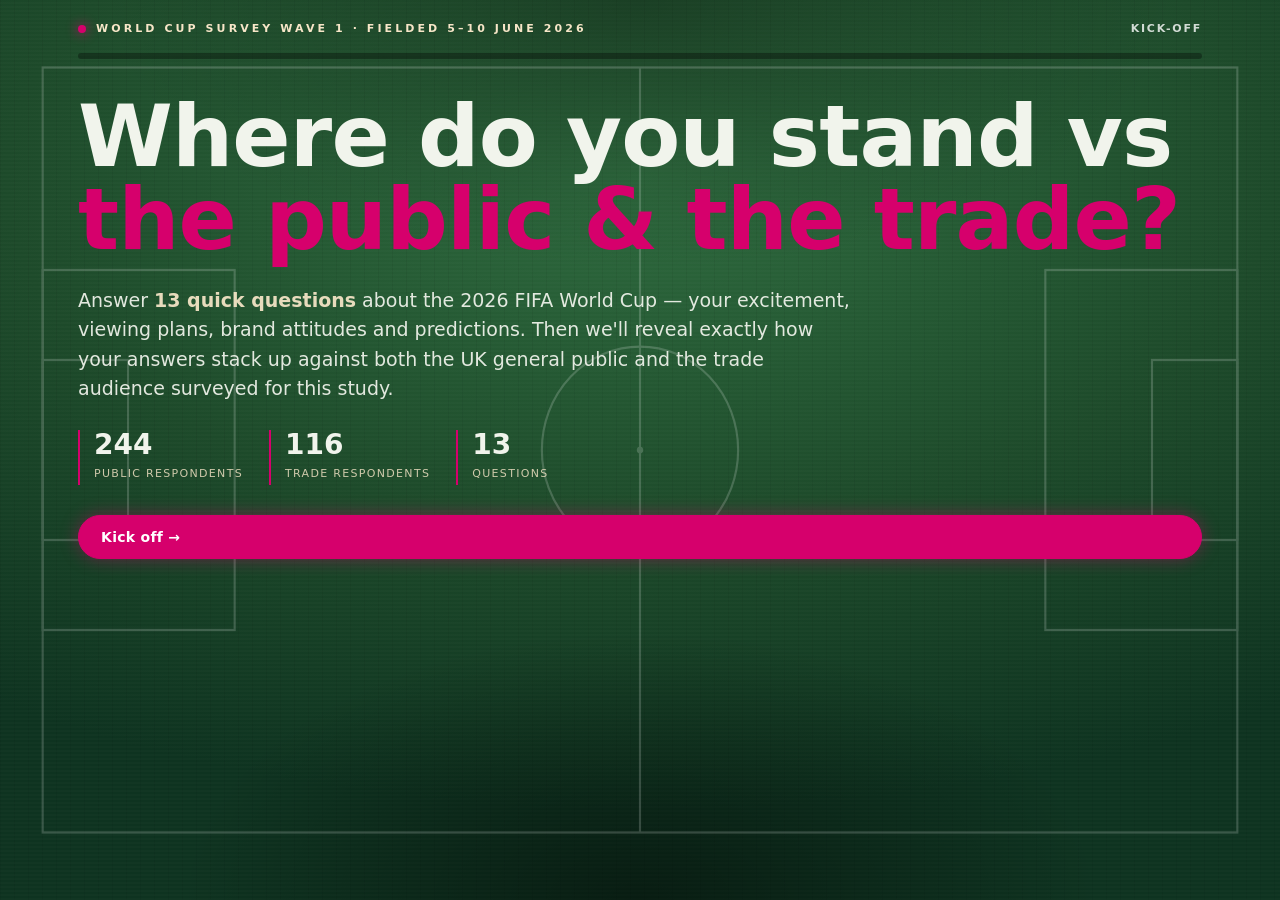
==== commit 966c9bee: "Compare top line + remove Explore in-page logos Compare: - Replace "Fan Pulse · WC26" top text with " ====
--- a/compare.html
+++ b/compare.html
@@ -159,7 +159,7 @@
   <div class="quiz-wrap" style="padding-top:14px">
 
     <div class="topstatus">
-      <div class="sb-brand"><span class="dot"></span>Fan Pulse · WC26</div>
+      <div class="sb-brand"><span class="dot"></span>World Cup Survey Wave 1 · Fielded 5–10 June 2026</div>
       <div class="sb-clock" id="sbClock"><b>KICK-OFF</b></div>
     </div>
 
@@ -167,7 +167,6 @@
 
     <!-- INTRO -->
     <div class="hero" id="intro">
-      <div class="eyebrow"><span class="dot"></span>World Cup Survey Wave 1 · Fielded 5–10 June 2026</div>
       <h1 class="title">Where do you stand vs <em>the public &amp; the trade?</em></h1>
       <p class="subhead">Answer <strong>13 quick questions</strong> about the 2026 FIFA World Cup — your excitement, viewing plans, brand attitudes and predictions. Then we'll reveal exactly how your answers stack up against both the UK general public and the trade audience surveyed for this study.</p>
       <div class="kickoff-stat">
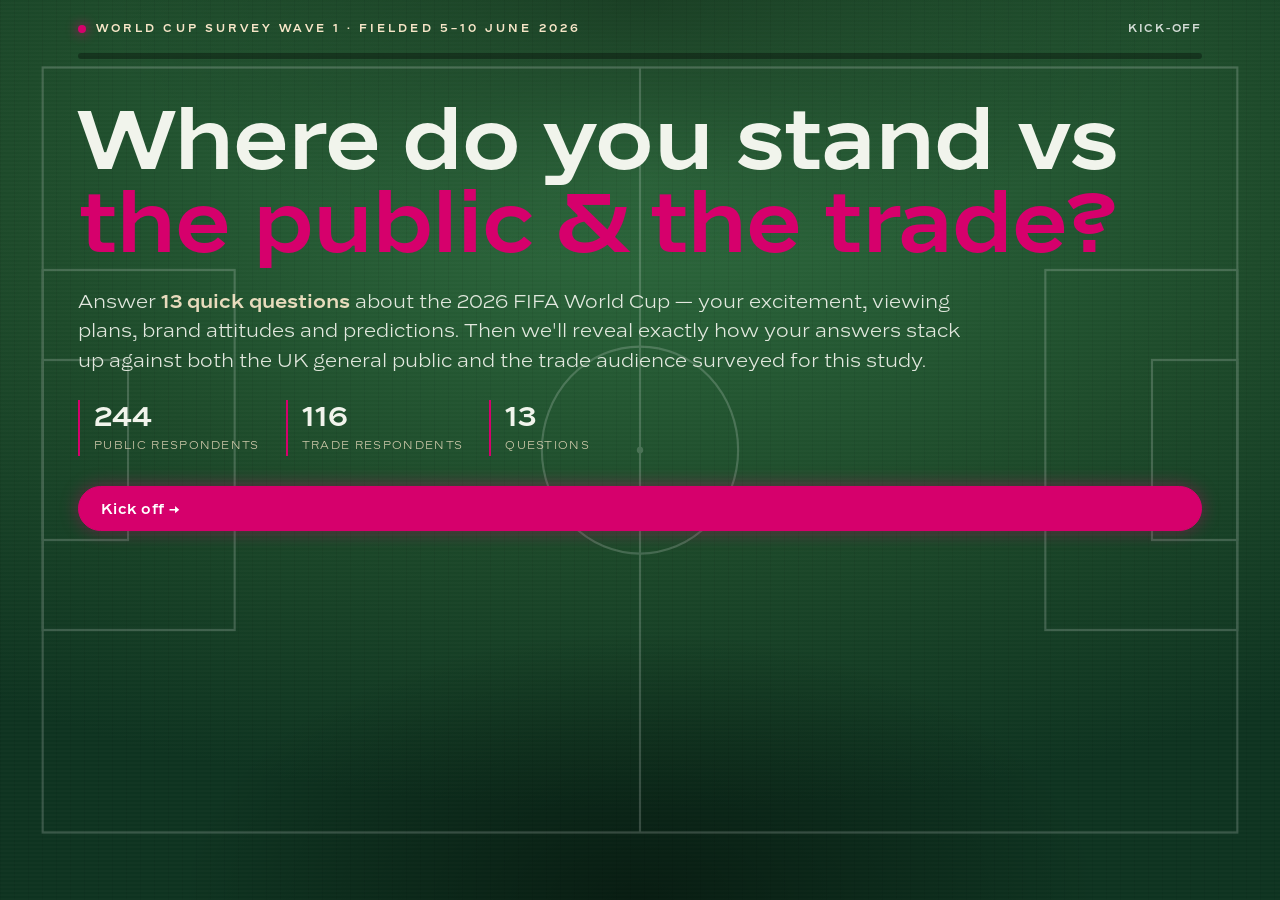
==== commit 1c2640c8: "Redesign: apply Broadsheet editorial look across tab pages Port the enhanced claude.ai/design candid" ====
--- a/compare.html
+++ b/compare.html
@@ -68,9 +68,9 @@
   .ic-lbl-row .ic-lab{color:var(--chalk);opacity:.82;flex:1}
   .ic-row.mine .ic-lbl-row .ic-lab{opacity:1;font-weight:600;color:#fff}
   .ic-lbl-row .ic-val{font-family:"Rework Headline",system-ui;font-weight:700;font-size:12.5px;color:var(--cream);flex-shrink:0}
-  .ic-track{height:12px;border-radius:6px;background:rgba(0,0,0,.32);overflow:hidden}
-  .ic-fill{height:100%;width:0%;border-radius:6px;background:linear-gradient(90deg,var(--cream-edge),var(--cream));transition:width .7s cubic-bezier(.16,1,.3,1)}
-  .ic-row.mine .ic-fill{background:linear-gradient(90deg,var(--magenta-deep),var(--magenta))}
+  .ic-track{height:12px;border-radius:3px;background:rgba(0,0,0,.34);overflow:hidden}
+  .ic-fill{height:100%;width:0%;border-radius:3px;background:linear-gradient(90deg,var(--cream-edge),var(--cream));transition:width .7s cubic-bezier(.16,1,.3,1)}
+  .ic-row.mine .ic-fill{background:linear-gradient(90deg,var(--magenta-deep),var(--magenta));box-shadow:0 0 14px rgba(214,0,108,.5)}
 
   /* three-way comparison rows: you (★) vs public vs trade */
   .cmp-legend{display:flex;gap:18px;align-items:center;margin-bottom:18px;flex-wrap:wrap}
@@ -89,10 +89,10 @@
   .cmp-bar .cmp-tag{font-size:9.5px;letter-spacing:.13em;text-transform:uppercase;font-weight:700;width:46px;flex-shrink:0}
   .cmp-bar .cmp-tag.pub{color:var(--cream)}
   .cmp-bar .cmp-tag.trd{color:var(--magenta)}
-  .cmp-track{flex:1;height:11px;border-radius:6px;background:rgba(0,0,0,.32);overflow:hidden}
-  .cmp-fill{height:100%;width:0%;border-radius:6px;transition:width .8s cubic-bezier(.16,1,.3,1)}
+  .cmp-track{flex:1;height:11px;border-radius:3px;background:rgba(0,0,0,.34);overflow:hidden}
+  .cmp-fill{height:100%;width:0%;border-radius:3px;transition:width .8s cubic-bezier(.16,1,.3,1)}
   .cmp-fill.pub{background:linear-gradient(90deg,var(--cream-edge),var(--cream))}
-  .cmp-fill.trd{background:linear-gradient(90deg,var(--magenta-deep),var(--magenta))}
+  .cmp-fill.trd{background:linear-gradient(90deg,var(--magenta-deep),var(--magenta));box-shadow:0 0 14px rgba(214,0,108,.5)}
   .cmp-pct{font-family:"Rework Headline",system-ui;font-weight:700;font-size:12.5px;color:var(--cream);width:46px;text-align:right;flex-shrink:0}
   .pop-badge.trd{background:rgba(214,0,108,.16);color:#ff7ab8;border-color:rgba(214,0,108,.5)}
   .confirm-wrap{margin:4px 0 24px}
@@ -106,6 +106,11 @@
   .res-header{margin-bottom:14px;padding-top:6px}
   .res-title{font-family:"Rework Headline","Rework Display",system-ui;font-weight:700;font-size:clamp(32px,7vw,56px);line-height:1;letter-spacing:-.02em;margin-bottom:12px}
   .res-title em{font-style:normal;color:var(--magenta)}
+  /* CTA banner — matches Insights & Explore */
+  .cta{display:flex;align-items:center;justify-content:space-between;gap:22px;flex-wrap:wrap;margin:22px 0;background:var(--card);border:1px solid var(--card-edge);border-radius:18px;padding:24px 28px}
+  .cta-text{font-family:"Rework Headline",system-ui;font-weight:700;font-size:clamp(18px,2.4vw,26px);line-height:1.12;color:var(--cream);max-width:26ch}
+  .cta .btn .arr{transition:transform .15s}
+  .cta .btn:hover .arr{transform:translateX(3px)}
 
   .persona-card{position:relative;border:1px solid var(--card-edge);background:var(--card);border-radius:18px;padding:24px 22px;margin:6px 0 26px;overflow:hidden}
   .persona-card::before{content:"";position:absolute;top:-40px;right:-40px;width:160px;height:160px;border:2px solid rgba(214,0,108,.18);border-radius:50%}
@@ -1296,6 +1301,11 @@
       <h2 class="res-title">Your <em>Comparison</em></h2>
       <p class="lede" style="margin-bottom:0;">Here's how your 13 answers stack up against <strong>${DATA.n_public} UK general public</strong> respondents and <strong>${DATA.n_trade} trade</strong> respondents surveyed about the 2026 World Cup.</p>
     </div>
+
+    <div class="cta">
+      <p class="cta-text">Want to know what the trade think?</p>
+      <a class="btn btn-primary" href="mailto:info@voiceofthetrade.co.uk">Get in touch <span class="arr" aria-hidden="true">→</span></a>
+    </div>
   `;
 
   // Q1–Q5: viewing questions
@@ -1326,6 +1336,10 @@
   html += buildBarBlock('q14', 'How far your supported team will go', 'Distribution of predictions.', [answers.q14]);
 
   html += `
+    <div class="cta">
+      <p class="cta-text">Want to know what the trade think?</p>
+      <a class="btn btn-primary" href="mailto:info@voiceofthetrade.co.uk">Get in touch <span class="arr" aria-hidden="true">→</span></a>
+    </div>
     <div class="restart-row"><button class="btn btn-ghost" onclick="location.reload()">↺ Start over</button></div>
     <div class="footer-note">Public sample n=${DATA.n_public} (UK general public) · Trade sample n=${DATA.n_trade} (Voice of the Trade). Your pick marked with ★.</div>
   `;
@@ -1346,5 +1360,7 @@
 updateProgress();
 </script>
 
+<script src="embed-child.js"></script>
+
 </body>
 </html>
--- a/brand.css
+++ b/brand.css
@@ -5,12 +5,13 @@
    drilldown (explore.html) so every tab reads as one page.
    ===================================================================== */
 
-@font-face{font-family:"Rework Headline";src:url("fonts/ReworkHeadlineTRIAL-Bold.otf") format("opentype");font-weight:700;font-display:swap;}
-@font-face{font-family:"Rework Headline";src:url("fonts/ReworkHeadlineTRIAL-Semibold.otf") format("opentype");font-weight:600;font-display:swap;}
-@font-face{font-family:"Rework Display";src:url("fonts/ReworkDisplayTRIAL-Bold.otf") format("opentype");font-weight:700;font-display:swap;}
-@font-face{font-family:"Rework Text";src:url("fonts/ReworkTextTRIAL-Regular.otf") format("opentype");font-weight:400;font-display:swap;}
-@font-face{font-family:"Rework Text";src:url("fonts/ReworkTextTRIAL-Semibold.otf") format("opentype");font-weight:600;font-display:swap;}
-@font-face{font-family:"Rework Text";src:url("fonts/ReworkTextTRIAL-Bold.otf") format("opentype");font-weight:700;font-display:swap;}
+/* Production Rework Text web fonts (licensed woff2/woff). One family, two cuts:
+   Light covers weights 300–500, Bold covers 600–900. Headlines use the 600 cut. */
+@font-face{font-family:"Rework Text";src:url("fonts/ReworkText-Light.woff2") format("woff2"),url("fonts/ReworkText-Light.woff") format("woff");font-weight:300 500;font-style:normal;font-display:swap;}
+@font-face{font-family:"Rework Text";src:url("fonts/ReworkText-Bold.woff2") format("woff2"),url("fonts/ReworkText-Bold.woff") format("woff");font-weight:600 900;font-style:normal;font-display:swap;}
+/* Legacy "Rework Headline"/"Rework Display" references now resolve to the Rework Text bold cut. */
+@font-face{font-family:"Rework Headline";src:url("fonts/ReworkText-Bold.woff2") format("woff2"),url("fonts/ReworkText-Bold.woff") format("woff");font-weight:600 900;font-style:normal;font-display:swap;}
+@font-face{font-family:"Rework Display";src:url("fonts/ReworkText-Bold.woff2") format("woff2"),url("fonts/ReworkText-Bold.woff") format("woff");font-weight:600 900;font-style:normal;font-display:swap;}
 
 :root{
   --pitch-deep:#1d4a2a;
@@ -40,7 +41,7 @@
 a{color:var(--chalk);text-decoration:none;border-bottom:1px solid rgba(241,244,236,.35)}
 a:hover{border-bottom-color:var(--magenta)}
 a.plain,a.brandbar-link{border-bottom:0}
-h1,h2,h3,h4{font-family:"Rework Headline","Rework Display","Archivo Black",system-ui,sans-serif;font-weight:700;letter-spacing:-.01em;line-height:1.04}
+h1,h2,h3,h4{font-family:"Rework Text","Rework Headline","Rework Display","Archivo Black",system-ui,sans-serif;font-weight:600;letter-spacing:-.01em;line-height:1.04}
 
 /* ---------- pitch backdrop ---------- */
 .pitch-bg{position:fixed;inset:0;z-index:-2;background:
@@ -125,27 +126,27 @@
 .bar-row{margin-bottom:14px;position:relative}
 .bar-row:last-child{margin-bottom:2px}
 .bar-lab{font-size:13px;color:var(--chalk);display:flex;justify-content:space-between;gap:14px;align-items:baseline;margin-bottom:6px}
-.bar-lab .pct{font-family:"Rework Headline","Rework Display",system-ui;font-weight:700;font-size:14px;color:var(--cream);letter-spacing:0;}
-.bar-track{height:14px;border-radius:7px;background:rgba(0,0,0,.32);overflow:hidden;position:relative}
-.bar-fill{height:100%;width:0;border-radius:7px;transition:width .9s cubic-bezier(.18,.85,.34,1)}
-.bar-fill.t{background:linear-gradient(90deg,var(--magenta-deep),var(--magenta))}
+.bar-lab .pct{font-family:"Rework Headline","Rework Display",system-ui;font-weight:700;font-size:18px;color:var(--cream);letter-spacing:0;}
+.bar-track{height:14px;background:rgba(0,0,0,.34);overflow:hidden;position:relative;clip-path:polygon(0 0,100% 0,calc(100% - 7px) 100%,0 100%)}
+.bar-fill{height:100%;width:0;transition:width .9s cubic-bezier(.18,.85,.34,1)}
+.bar-fill.t{background:linear-gradient(90deg,var(--magenta-deep),var(--magenta));box-shadow:0 0 16px rgba(214,0,108,.55)}
 .bar-fill.p{background:linear-gradient(90deg,var(--cream-edge),var(--cream))}
 .bar-fill.a{background:linear-gradient(90deg,#7f8d85,#a8b3a6)}
 
 /* ---------- paired (compare) bars ---------- */
-.pair{margin-bottom:18px}
-.pair-lab{font-size:13.5px;color:var(--chalk);margin-bottom:6px;line-height:1.3}
-.pair-row{display:flex;align-items:center;gap:10px;margin-top:4px}
-.pair-row .pname{font-size:10.5px;letter-spacing:.16em;text-transform:uppercase;width:56px;font-weight:600;flex-shrink:0}
+.pair{margin-bottom:20px}
+.pair-lab{font-size:15px;color:var(--chalk);font-weight:600;margin-bottom:9px;line-height:1.3}
+.pair-row{display:flex;align-items:center;gap:14px;margin-top:6px}
+.pair-row .pname{font-size:11px;letter-spacing:.12em;text-transform:uppercase;width:54px;font-weight:700;flex-shrink:0}
 .pair-row .pname.t{color:var(--magenta)}
 .pair-row .pname.p{color:var(--cream)}
-.pair-row .pct{font-family:"Rework Headline",system-ui;font-weight:700;font-size:13px;width:42px;color:var(--cream);text-align:right;flex-shrink:0}
-.pair-row .bar-track{flex:1}
+.pair-row .pct{font-family:"Rework Headline",system-ui;font-weight:700;font-size:22px;width:50px;color:var(--cream);text-align:right;flex-shrink:0}
+.pair-row .bar-track{flex:1;height:22px}
 .pair-row.t .bar-fill{background:linear-gradient(90deg,var(--magenta-deep),var(--magenta))}
 .pair-row.p .bar-fill{background:linear-gradient(90deg,var(--cream-edge),var(--cream))}
 @media(max-width:520px){
-  .pair-row .pname{width:48px;font-size:10px}
-  .pair-row .pct{width:38px;font-size:12px}
+  .pair-row .pname{width:46px;font-size:10px}
+  .pair-row .pct{width:44px;font-size:17px}
 }
 
 /* ---------- legend ---------- */
@@ -158,10 +159,12 @@
 
 /* ---------- big stats ---------- */
 .bigstat{display:grid;grid-template-columns:1fr 1fr;gap:18px;align-items:end}
+.bigstat.vs{grid-template-columns:1fr auto 1fr;gap:24px;align-items:center}
 .bigstat .stat{text-align:center;padding:8px}
 .bigstat .stat .v{font-family:"Rework Headline",system-ui;font-weight:700;font-size:clamp(44px,8vw,76px);line-height:1;letter-spacing:-.02em;}
-.bigstat .stat .v.t{color:var(--magenta)}
+.bigstat .stat .v.t{color:var(--magenta);text-shadow:0 0 24px rgba(214,0,108,.5)}
 .bigstat .stat .v.p{color:var(--cream)}
+.bigstat .vs-sep{font-style:italic;font-size:clamp(16px,2.2vw,20px);color:rgba(241,244,236,.4);font-weight:400}
 .bigstat .stat .vlab{font-size:11px;letter-spacing:.2em;text-transform:uppercase;color:var(--cream);opacity:.85;margin-top:8px;font-weight:600}
 
 /* ---------- buttons ---------- */
@@ -181,7 +184,8 @@
 footer.foot{padding:30px 0 50px;border-top:1px solid var(--card-edge);font-size:11.5px;color:var(--cream);opacity:.7;letter-spacing:.04em;display:flex;justify-content:space-between;gap:14px;flex-wrap:wrap}
 
 /* ---------- helpers ---------- */
-.indicative{font-size:10px;letter-spacing:.16em;text-transform:uppercase;color:var(--magenta);font-weight:700;margin-left:6px;opacity:.85}
+.card.accent{border-top:3px solid var(--magenta)}
+.indicative{display:inline-block;font-size:10px;letter-spacing:.04em;color:var(--magenta);font-weight:700;white-space:nowrap;border:1px solid rgba(214,0,108,.5);border-radius:999px;padding:3px 9px}
 .pop-badge{
   display:inline-block;font-family:inherit;font-size:9.5px;font-weight:600;
   letter-spacing:.08em;text-transform:uppercase;
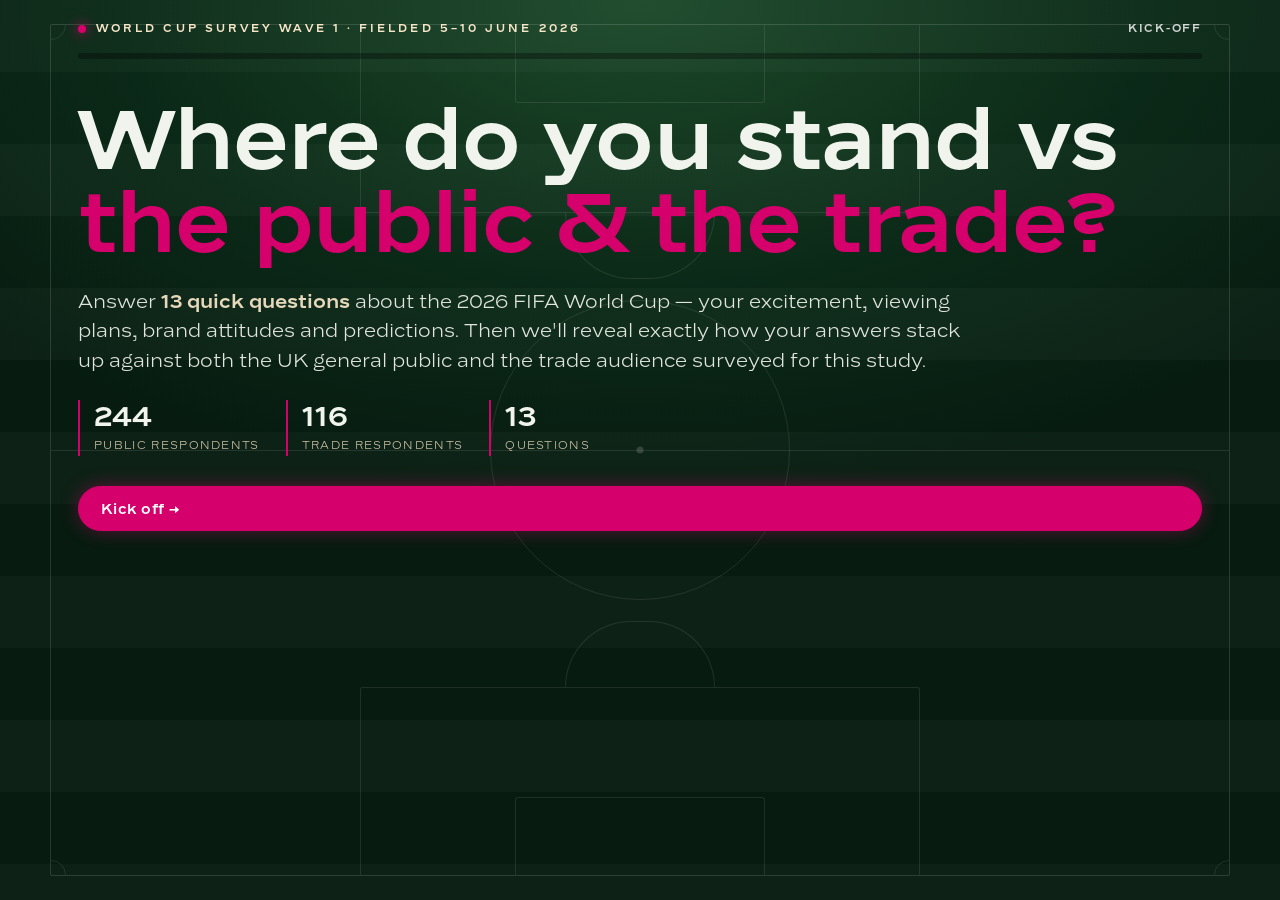
==== commit 6f46cd4a: "Redesign: port pitch backdrop and markings across all pages Replace the stretched full-viewport SVG " ====
--- a/compare.html
+++ b/compare.html
@@ -146,17 +146,22 @@
 <body>
 
 <div class="pitch-bg"></div>
-<div class="pitch-lines">
-  <svg viewBox="0 0 1200 800" preserveAspectRatio="none" aria-hidden="true">
-    <rect x="40" y="60" width="1120" height="680" fill="none" stroke="#ffffff" stroke-width="2"/>
-    <line x1="600" y1="60" x2="600" y2="740" stroke="#ffffff" stroke-width="2"/>
-    <circle cx="600" cy="400" r="92" fill="none" stroke="#ffffff" stroke-width="2"/>
-    <circle cx="600" cy="400" r="3" fill="#ffffff"/>
-    <rect x="40" y="240" width="180" height="320" fill="none" stroke="#ffffff" stroke-width="2"/>
-    <rect x="40" y="320" width="80" height="160" fill="none" stroke="#ffffff" stroke-width="2"/>
-    <rect x="980" y="240" width="180" height="320" fill="none" stroke="#ffffff" stroke-width="2"/>
-    <rect x="1080" y="320" width="80" height="160" fill="none" stroke="#ffffff" stroke-width="2"/>
-  </svg>
+<div class="pitch-lines" aria-hidden="true">
+  <div class="pl-field">
+    <div class="pl-box-top"></div>
+    <div class="pl-goal-top"></div>
+    <div class="pl-arc-top"></div>
+    <div class="pl-half"></div>
+    <div class="pl-circle"></div>
+    <div class="pl-spot"></div>
+    <div class="pl-box-bot"></div>
+    <div class="pl-goal-bot"></div>
+    <div class="pl-arc-bot"></div>
+    <div class="pl-corner tl"></div>
+    <div class="pl-corner tr"></div>
+    <div class="pl-corner bl"></div>
+    <div class="pl-corner br"></div>
+  </div>
 </div>
 
 <div class="wrap">
@@ -886,8 +891,18 @@
   btn.disabled = !ok;
 }
 
+// Bring the top of the quiz back into view after a step change. The page is
+// shown as a single auto-sized iframe with no internal scroll, so scrolling our
+// own window does nothing when embedded; scrollIntoView bubbles up through the
+// iframe and scrolls the host page to reveal the element.
+function scrollToTop(){
+  var top = document.querySelector('.quiz-wrap') || document.body;
+  window.scrollTo(0, 0);
+  if(top && top.scrollIntoView) top.scrollIntoView({ block:'start' });
+}
+
 function prevQuestion(){
-  if(step > 0){ step--; renderQuestion(); }
+  if(step > 0){ step--; renderQuestion(); scrollToTop(); }
 }
 
 function nextQuestion(){
@@ -902,11 +917,13 @@
   if(step < QUESTIONS.length - 1){
     step++;
     renderQuestion();
+    scrollToTop();
   } else {
     step = QUESTIONS.length;
     document.getElementById('quizArea').innerHTML = '';
     updateProgress();
     showResults();
+    scrollToTop();
   }
 }
 
--- a/brand.css
+++ b/brand.css
@@ -44,22 +44,42 @@
 h1,h2,h3,h4{font-family:"Rework Text","Rework Headline","Rework Display","Archivo Black",system-ui,sans-serif;font-weight:600;letter-spacing:-.01em;line-height:1.04}
 
 /* ---------- pitch backdrop ---------- */
-.pitch-bg{position:fixed;inset:0;z-index:-2;background:
-  radial-gradient(ellipse 90% 70% at 50% 20%, var(--pitch) 0%, var(--pitch-deep) 55%, var(--pitch-dark) 100%);
-}
-.pitch-bg::before{content:"";position:absolute;inset:0;background-image:
-  repeating-linear-gradient(0deg,rgba(255,255,255,.014) 0 2px,transparent 2px 4px),
-  repeating-linear-gradient(90deg,rgba(0,0,0,.05) 0 1px,transparent 1px 14px);
-  pointer-events:none;
-}
-.pitch-bg::after{content:"";position:absolute;inset:0;
-  background:
-    radial-gradient(ellipse 60% 50% at 50% 100%, rgba(0,0,0,.45), transparent 60%),
-    radial-gradient(ellipse 70% 50% at 50% 0%,  rgba(0,0,0,.3),  transparent 60%);
-  pointer-events:none;
-}
-.pitch-lines{position:fixed;inset:0;z-index:-1;pointer-events:none;opacity:.18}
-.pitch-lines svg{width:100%;height:100%}
+/* Ported from World Cup Tracker — Redesign: green radial field + subtle mow stripes. */
+.pitch-bg{position:fixed;inset:0;z-index:-2;
+  background:#0b2a18;
+  background-image:radial-gradient(ellipse 70% 55% at 50% 0%,#1d4a2a 0%,#0b2a18 58%,#071c10 100%);
+}
+/* Subtle mown-grass stripes. */
+.pitch-bg::before{content:"";position:absolute;inset:0;pointer-events:none;
+  background:repeating-linear-gradient(180deg,rgba(255,255,255,.022) 0 72px,rgba(0,0,0,.022) 72px 144px);
+}
+/* Pitch markings — vertical field framed to the content column (ported from the redesign). */
+.pitch-lines{position:fixed;inset:0;z-index:-1;pointer-events:none}
+.pl-field{position:absolute;top:24px;bottom:24px;left:50%;transform:translateX(-50%);
+  width:min(94vw,1180px);border:1.5px solid rgba(241,244,236,.14);border-radius:2px;overflow:hidden}
+.pl-field>div{position:absolute;box-sizing:border-box}
+.pl-half{top:50%;left:0;right:0;border-top:1.5px solid rgba(241,244,236,.1)}
+.pl-circle{top:50%;left:50%;width:300px;height:300px;transform:translate(-50%,-50%);
+  border:1.5px solid rgba(241,244,236,.1);border-radius:50%}
+.pl-spot{top:50%;left:50%;width:7px;height:7px;transform:translate(-50%,-50%);
+  border-radius:50%;background:rgba(241,244,236,.16)}
+.pl-box-top{top:0;left:50%;transform:translateX(-50%);width:560px;height:188px;
+  border:1.5px solid rgba(241,244,236,.1);border-top:none;border-radius:0 0 3px 3px}
+.pl-goal-top{top:0;left:50%;transform:translateX(-50%);width:250px;height:78px;
+  border:1.5px solid rgba(241,244,236,.1);border-top:none;border-radius:0 0 3px 3px}
+.pl-arc-top{top:188px;left:50%;transform:translateX(-50%);width:150px;height:66px;
+  border:1.5px solid rgba(241,244,236,.1);border-top:none;border-radius:0 0 999px 999px}
+.pl-box-bot{bottom:0;left:50%;transform:translateX(-50%);width:560px;height:188px;
+  border:1.5px solid rgba(241,244,236,.1);border-bottom:none;border-radius:3px 3px 0 0}
+.pl-goal-bot{bottom:0;left:50%;transform:translateX(-50%);width:250px;height:78px;
+  border:1.5px solid rgba(241,244,236,.1);border-bottom:none;border-radius:3px 3px 0 0}
+.pl-arc-bot{bottom:188px;left:50%;transform:translateX(-50%);width:150px;height:66px;
+  border:1.5px solid rgba(241,244,236,.1);border-bottom:none;border-radius:999px 999px 0 0}
+.pl-corner{width:30px;height:30px;border:1.5px solid rgba(241,244,236,.1);border-radius:50%}
+.pl-corner.tl{top:-15px;left:-15px}
+.pl-corner.tr{top:-15px;right:-15px}
+.pl-corner.bl{bottom:-15px;left:-15px}
+.pl-corner.br{bottom:-15px;right:-15px}
 
 /* ---------- layout ---------- */
 .wrap{max-width:1180px;margin:0 auto;padding:0 28px}
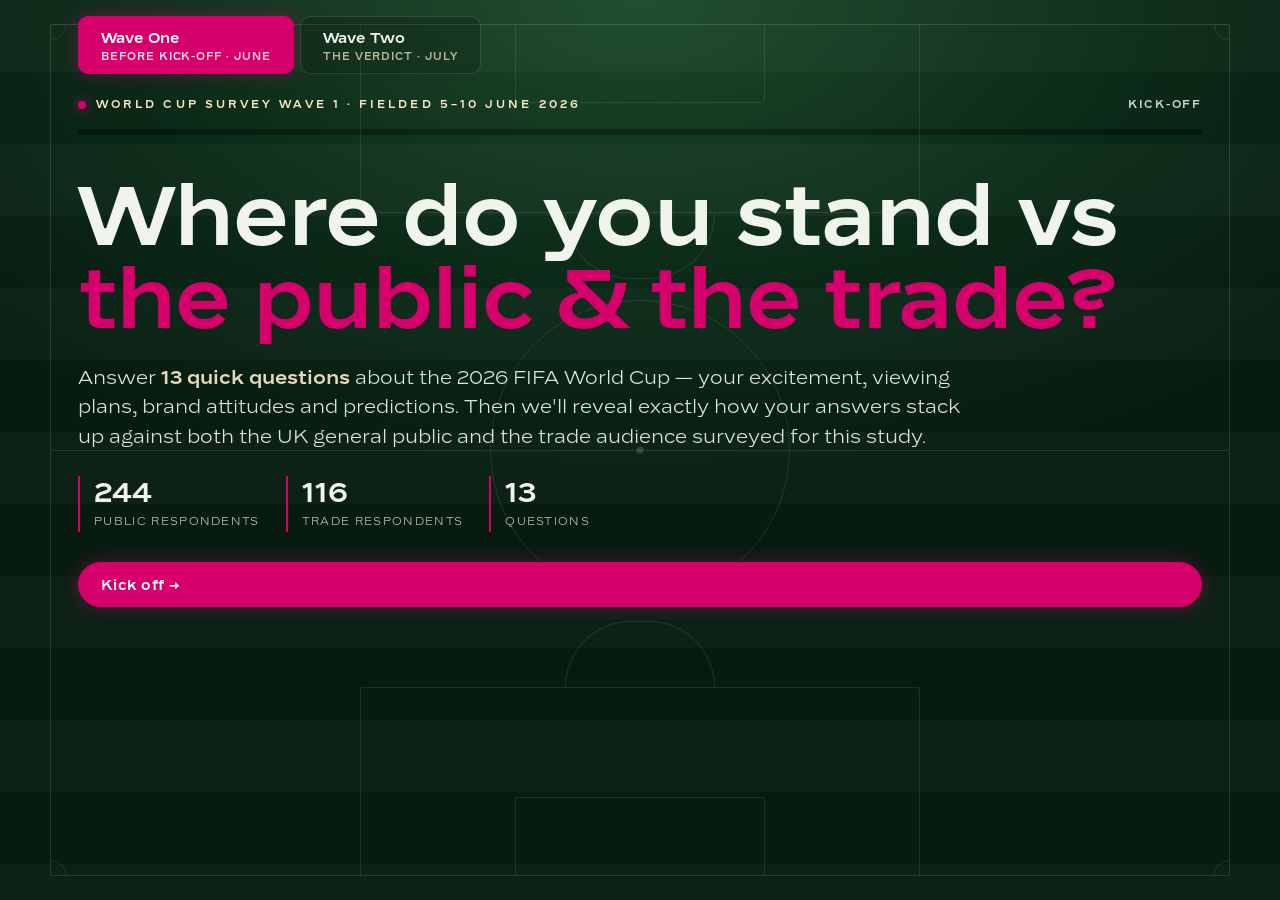
==== commit 7498a989: "Compare: add Wave 2 to the compare-yourself quiz Adds a Wave One / Wave Two switcher to the Compare " ====
--- a/compare.html
+++ b/compare.html
@@ -141,6 +141,21 @@
 
   .footer-note{text-align:center;font-size:12px;color:var(--cream);opacity:.75;margin-top:10px;padding-top:18px;border-top:1px dashed var(--card-edge)}
   .restart-row{display:flex;justify-content:center;margin:28px 0 6px}
+
+  /* ---------- wave switcher (Wave One / Wave Two) ---------- */
+  .wavebar{display:flex;gap:6px;padding:16px 0 2px;flex-wrap:wrap;scroll-margin-top:74px}
+  .wavetab{
+    appearance:none;border:1px solid var(--card-edge);background:rgba(0,0,0,.18);
+    color:var(--chalk);cursor:pointer;border-radius:10px;padding:11px 22px;
+    display:flex;flex-direction:column;gap:3px;text-align:left;transition:all .15s;
+  }
+  .wavetab:hover{border-color:rgba(214,0,108,.55)}
+  .wavetab .w-title{font-weight:700;font-size:14.5px;letter-spacing:.01em}
+  .wavetab .w-sub{font-size:10.5px;letter-spacing:.09em;text-transform:uppercase;color:var(--cream);opacity:.72;font-weight:600}
+  .wavetab[aria-selected="true"]{background:var(--magenta);border-color:var(--magenta);box-shadow:0 0 18px rgba(214,0,108,.35)}
+  .wavetab[aria-selected="true"] .w-title{color:#fff}
+  .wavetab[aria-selected="true"] .w-sub{color:#fff;opacity:.85}
+  .wavetab:focus-visible{outline:2px solid var(--cream);outline-offset:2px}
 </style>
 </head>
 <body>
@@ -166,26 +181,28 @@
 
 <div class="wrap">
 
+  <div class="wavebar" role="tablist" aria-label="Survey wave">
+    <button class="wavetab" role="tab" id="wavetab-w1" aria-selected="true" aria-controls="quizArea" data-wave="w1" onclick="switchWave('w1')">
+      <span class="w-title">Wave One</span>
+      <span class="w-sub">Before kick-off · June</span>
+    </button>
+    <button class="wavetab" role="tab" id="wavetab-w2" aria-selected="false" aria-controls="quizArea" data-wave="w2" onclick="switchWave('w2')">
+      <span class="w-title">Wave Two</span>
+      <span class="w-sub">The verdict · July</span>
+    </button>
+  </div>
+
   <div class="quiz-wrap" style="padding-top:14px">
 
     <div class="topstatus">
-      <div class="sb-brand"><span class="dot"></span>World Cup Survey Wave 1 · Fielded 5–10 June 2026</div>
+      <div class="sb-brand"><span class="dot"></span><span id="sbBrandText">World Cup Survey Wave 1 · Fielded 5–10 June 2026</span></div>
       <div class="sb-clock" id="sbClock"><b>KICK-OFF</b></div>
     </div>
 
     <div class="progress-track"><div class="progress-fill" id="progressFill"></div></div>
 
-    <!-- INTRO -->
-    <div class="hero" id="intro">
-      <h1 class="title">Where do you stand vs <em>the public &amp; the trade?</em></h1>
-      <p class="subhead">Answer <strong>13 quick questions</strong> about the 2026 FIFA World Cup — your excitement, viewing plans, brand attitudes and predictions. Then we'll reveal exactly how your answers stack up against both the UK general public and the trade audience surveyed for this study.</p>
-      <div class="kickoff-stat">
-        <div class="ks"><b>244</b><span>Public respondents</span></div>
-        <div class="ks"><b>116</b><span>Trade respondents</span></div>
-        <div class="ks"><b>13</b><span>Questions</span></div>
-      </div>
-      <button class="btn btn-primary" onclick="startQuiz()">Kick off →</button>
-    </div>
+    <!-- INTRO (populated by renderIntro per wave) -->
+    <div class="hero" id="intro"></div>
 
     <!-- QUESTIONS render here -->
     <div id="quizArea"></div>
@@ -700,10 +717,413 @@
 }
 </script>
 
+<script id="wc-data-w2" type="application/json">
+{
+ "n_public": 200,
+ "n_trade": 136,
+ "q1": {
+  "labels": [
+   "Strongly agree",
+   "Agree",
+   "Neither agree nor disagree",
+   "Disagree",
+   "Strongly disagree",
+   "Haven't watched any of it"
+  ],
+  "pct": [
+   36.0,
+   34.0,
+   13.0,
+   1.5,
+   2.0,
+   13.5
+  ],
+  "trade": [
+   20.6,
+   50.0,
+   16.2,
+   2.9,
+   0.7,
+   9.6
+  ]
+ },
+ "q2": {
+  "labels": [
+   "Much better than expected",
+   "Slightly better than expected",
+   "About what I expected",
+   "Slightly worse than expected",
+   "Much worse than expected",
+   "No particular expectations"
+  ],
+  "pct": [
+   34.1,
+   28.9,
+   22.0,
+   7.5,
+   3.5,
+   4.0
+  ],
+  "trade": [
+   22.0,
+   26.8,
+   39.0,
+   10.6,
+   0.8,
+   0.8
+  ]
+ },
+ "q3": {
+  "labels": [
+   "All or almost all",
+   "More than half",
+   "A handful",
+   "Just one or two",
+   "None"
+  ],
+  "pct": [
+   15.0,
+   42.8,
+   31.2,
+   9.2,
+   1.7
+  ],
+  "trade": [
+   8.1,
+   42.3,
+   38.2,
+   8.1,
+   3.3
+  ]
+ },
+ "q4": {
+  "labels": [
+   "The opening match",
+   "Group matches – a team I support",
+   "Group matches – other teams",
+   "Round of 32",
+   "Round of 16",
+   "Quarter-finals",
+   "Semi-finals"
+  ],
+  "pct": [
+   51.2,
+   58.2,
+   44.7,
+   54.1,
+   57.6,
+   67.6,
+   41.2
+  ],
+  "trade": [
+   41.2,
+   84.0,
+   52.1,
+   63.9,
+   73.1,
+   84.0,
+   59.7
+  ]
+ },
+ "q5": {
+  "labels": [
+   "No late-night matches",
+   "Until around 10–11pm",
+   "Until around midnight",
+   "Until around 2am",
+   "Until around 3am or later"
+  ],
+  "pct": [
+   7.6,
+   17.1,
+   28.2,
+   22.4,
+   24.7
+  ],
+  "trade": [
+   5.0,
+   10.1,
+   27.7,
+   20.2,
+   37.0
+  ]
+ },
+ "q6": {
+  "labels": [
+   "At home on TV or streaming",
+   "At a friend or family member's home",
+   "In a pub or bar",
+   "At a fan zone or public screening"
+  ],
+  "pct": [
+   88.8,
+   18.8,
+   16.5,
+   1.2
+  ],
+  "trade": [
+   91.6,
+   12.6,
+   16.8,
+   0.0
+  ]
+ },
+ "q7": {
+  "labels": [
+   "Watched match highlights online",
+   "Followed World Cup content on social media",
+   "Entered a sweepstake or prediction competition",
+   "Watched matches in a pub, bar, or fan zone",
+   "Watched matches with friends or family",
+   "Bought food, drink or merch for a match",
+   "Workplace sweepstake or conversation",
+   "Bought a product because of a World Cup promo",
+   "Watched or listened to analysis outside live coverage",
+   "None of these"
+  ],
+  "pct": [
+   45.5,
+   31.0,
+   13.0,
+   15.0,
+   39.0,
+   22.5,
+   13.5,
+   9.5,
+   16.5,
+   21.0
+  ],
+  "trade": [
+   55.1,
+   33.1,
+   26.5,
+   21.3,
+   47.1,
+   29.4,
+   16.9,
+   9.6,
+   28.7,
+   14.7
+  ]
+ },
+ "q9": {
+  "labels": [
+   "Adverts during previews / coverage",
+   "Logos at matches or in stadiums",
+   "Social media",
+   "Players or creators featuring the brand",
+   "Remember from previous tournaments",
+   "In-store promotions or branded packaging",
+   "Outdoor advertising – billboards, posters",
+   "Word of mouth or things I've read",
+   "I don't associate any brands with the World Cup"
+  ],
+  "pct": [
+   46.0,
+   42.5,
+   18.5,
+   10.5,
+   9.0,
+   14.0,
+   11.5,
+   6.5,
+   22.5
+  ],
+  "trade": [
+   53.7,
+   50.7,
+   25.7,
+   14.0,
+   8.8,
+   29.4,
+   20.6,
+   2.2,
+   22.1
+  ]
+ },
+ "q10": {
+  "labels": [
+   "Noticed a brand more than I normally would",
+   "Searched for more about a brand online",
+   "Followed a brand on social media",
+   "Engaged with brand content – liked, shared, commented",
+   "Entered a promotion or competition",
+   "Talked about a sponsor with people I know",
+   "Chose a brand over a competitor",
+   "Bought from a brand for the first time",
+   "None of these"
+  ],
+  "pct": [
+   27.5,
+   8.0,
+   9.0,
+   10.5,
+   8.0,
+   9.5,
+   5.0,
+   2.0,
+   52.0
+  ],
+  "trade": [
+   30.1,
+   8.8,
+   5.1,
+   5.1,
+   12.5,
+   6.6,
+   5.9,
+   5.9,
+   58.1
+  ]
+ },
+ "q11": {
+  "labels": [
+   "Yes — already bought from a sponsor",
+   "Yes — feel more likely to buy",
+   "No — hasn't changed my purchasing",
+   "Don't know"
+  ],
+  "pct": [
+   15.5,
+   16.5,
+   59.0,
+   9.0
+  ],
+  "trade": [
+   11.8,
+   8.1,
+   74.3,
+   5.9
+  ]
+ },
+ "q15": {
+  "labels": [
+   "Yes",
+   "No",
+   "Not sure"
+  ],
+  "pct": [
+   78.8,
+   13.3,
+   7.9
+  ],
+  "trade": [
+   79.8,
+   16.8,
+   3.4
+  ]
+ },
+ "q16": {
+  "labels": [
+   "Preferred the BBC",
+   "Preferred ITV / STV",
+   "No preference",
+   "Haven't noticed / don't know"
+  ],
+  "pct": [
+   33.5,
+   20.8,
+   32.0,
+   13.7
+  ],
+  "trade": [
+   33.3,
+   17.4,
+   34.8,
+   14.4
+  ]
+ },
+ "q14_all": {
+  "Algeria": 0.5,
+  "Argentina": 3.0,
+  "Australia": 0.5,
+  "Belgium": 1.0,
+  "Bosnia and Herzegovina": 0.5,
+  "Brazil": 1.5,
+  "Cape Verde": 0.5,
+  "Colombia": 0.5,
+  "Egypt": 0.5,
+  "England": 62.0,
+  "France": 2.5,
+  "Netherlands": 0.5,
+  "Portugal": 2.0,
+  "Scotland": 4.5,
+  "South Africa": 0.5,
+  "South Korea": 0.5,
+  "Spain": 1.5,
+  "Not supporting a nation": 17.5
+ },
+ "q14_trade": {
+  "Argentina": 1.5,
+  "Australia": 0.7,
+  "Cape Verde": 0.7,
+  "England": 73.5,
+  "France": 0.7,
+  "Iran": 0.7,
+  "Portugal": 0.7,
+  "Scotland": 4.4,
+  "Spain": 3.7,
+  "Switzerland": 0.7,
+  "Not supporting a nation": 12.5
+ },
+ "countries": [
+  "Algeria",
+  "Argentina",
+  "Australia",
+  "Austria",
+  "Belgium",
+  "Bosnia and Herzegovina",
+  "Brazil",
+  "Canada (host)",
+  "Cape Verde",
+  "Colombia",
+  "Croatia",
+  "Curacao",
+  "Czechia",
+  "DR Congo",
+  "Ecuador",
+  "Egypt",
+  "England",
+  "France",
+  "Germany",
+  "Ghana",
+  "Haiti",
+  "Iran",
+  "Iraq",
+  "Ivory Coast",
+  "Japan",
+  "Jordan",
+  "Mexico (host)",
+  "Morocco",
+  "Netherlands",
+  "New Zealand",
+  "Norway",
+  "Panama",
+  "Paraguay",
+  "Portugal",
+  "Qatar",
+  "Saudi Arabia",
+  "Scotland",
+  "Senegal",
+  "South Africa",
+  "South Korea",
+  "Spain",
+  "Sweden",
+  "Switzerland",
+  "Tunisia",
+  "Turkey",
+  "United States (host)",
+  "Uruguay",
+  "Uzbekistan"
+ ]
+}
+</script>
+
 <script>
-const DATA = JSON.parse(document.getElementById('wc-data').textContent);
-
-const QUESTIONS = [
+const DATA_W1 = JSON.parse(document.getElementById('wc-data').textContent);
+const DATA_W2 = JSON.parse(document.getElementById('wc-data-w2').textContent);
+
+const QUESTIONS_W1 = [
   { key:'q1',  type:'single',       kicker:'Question 1 of 13',  title:'I am excited about the 2026 World Cup',                    sub:'How much do you agree with that statement?' },
   { key:'q2',  type:'single',       kicker:'Question 2 of 13',  title:'Compared to previous World Cups...',                       sub:'How does your excitement this time compare?' },
   { key:'q3',  type:'single',       kicker:'Question 3 of 13',  title:'How likely are you to watch any of the tournament?',       sub:'Pick the option closest to how you feel.' },
@@ -719,6 +1139,45 @@
   { key:'q14', type:'single',       kicker:'Question 13 of 13', title:'How far will the nation you support get?',                sub:'Be honest — not just hopeful.' },
 ];
 
+// Wave 2 is a different questionnaire — actual behaviour, not intent. It keeps
+// the same 13-question shape but drops the open-text brand recall (Q8) and the
+// trade-only questions, which don't work as a public self-comparison.
+const QUESTIONS_W2 = [
+  { key:'q1',  type:'single', kicker:'Question 1 of 13',  title:'I have enjoyed the 2026 World Cup so far',            sub:'How much do you agree with that statement?' },
+  { key:'q2',  type:'single', kicker:'Question 2 of 13',  title:'Compared with what you expected...',                 sub:'How has the tournament been for you?' },
+  { key:'q3',  type:'single', kicker:'Question 3 of 13',  title:'Roughly how many matches have you watched?',         sub:'Your best estimate across the whole tournament.' },
+  { key:'q4',  type:'multi',  kicker:'Question 4 of 13',  title:'Which matches or stages have you watched?',          sub:'Select all that apply.' },
+  { key:'q5',  type:'single', kicker:'Question 5 of 13',  title:'What is the latest you have stayed up to watch?',    sub:'Pick the latest you made it for a match.' },
+  { key:'q6',  type:'multi',  kicker:'Question 6 of 13',  title:'Where have you watched the majority of matches?',    sub:'Select all that apply.' },
+  { key:'q7',  type:'multi',  kicker:'Question 7 of 13',  title:'What have you done as part of following the World Cup?', sub:'Select all that apply.' },
+  { key:'q9',  type:'multi',  kicker:'Question 8 of 13',  title:'How have you come across brands during the tournament?', sub:'Select all that apply.' },
+  { key:'q10', type:'multi',  kicker:'Question 9 of 13',  title:'What have you done because of a brand\'s involvement?', sub:'Select all that apply.' },
+  { key:'q11', type:'single', kicker:'Question 10 of 13', title:'Have you bought, or feel more likely to buy, from a sponsor?', sub:'Since the tournament began.' },
+  { key:'q14', type:'country', kicker:'Question 11 of 13', title:'Which nation have you been supporting?',            sub:'Search or pick your team.' },
+  { key:'q15', type:'single', kicker:'Question 12 of 13', title:'Have you been happy with their performance?',        sub:'The nation you\'ve been supporting.' },
+  { key:'q16', type:'single', kicker:'Question 13 of 13', title:'BBC or ITV / STV?',                                 sub:'Which have you preferred watching games on?' },
+];
+
+// Per-wave intro copy + status line. The active wave points DATA / QUESTIONS.
+const WAVES = {
+  w1: {
+    data: DATA_W1, questions: QUESTIONS_W1,
+    brand: 'World Cup Survey Wave 1 · Fielded 5–10 June 2026',
+    heroTitle: 'Where do you stand vs <em>the public &amp; the trade?</em>',
+    heroSub: 'Answer <strong>13 quick questions</strong> about the 2026 FIFA World Cup — your excitement, viewing plans, brand attitudes and predictions. Then we\'ll reveal exactly how your answers stack up against both the UK general public and the trade audience surveyed for this study.',
+  },
+  w2: {
+    data: DATA_W2, questions: QUESTIONS_W2,
+    brand: 'World Cup Survey Wave 2 · Fielded 14–16 July 2026',
+    heroTitle: 'How did <em>your World Cup</em> actually go?',
+    heroSub: 'The tournament\'s nearly done. Answer <strong>13 quick questions</strong> about what you really watched, who you backed and what you did about the brands — then see how your answers stack up against the UK public and the trade.',
+  },
+};
+
+let wave = 'w1';
+let DATA = WAVES.w1.data;
+let QUESTIONS = WAVES.w1.questions;
+
 let step = -1; // -1 = intro
 const answers = {};
 const revealed = {}; // multi questions: comparison shown only after "Confirm selections"
@@ -728,6 +1187,52 @@
   document.getElementById('intro').style.display = 'none';
   step = 0;
   renderQuestion();
+}
+
+// Populate the intro screen for the active wave.
+function renderIntro(){
+  const w = WAVES[wave];
+  const n = QUESTIONS.length;
+  document.getElementById('sbBrandText').textContent = w.brand;
+  document.getElementById('intro').innerHTML = `
+    <h1 class="title">${w.heroTitle}</h1>
+    <p class="subhead">${w.heroSub}</p>
+    <div class="kickoff-stat">
+      <div class="ks"><b>${DATA.n_public}</b><span>Public respondents</span></div>
+      <div class="ks"><b>${DATA.n_trade}</b><span>Trade respondents</span></div>
+      <div class="ks"><b>${n}</b><span>Questions</span></div>
+    </div>
+    <button class="btn btn-primary" onclick="startQuiz()">Kick off →</button>`;
+}
+
+// Switch the active wave. The quiz is stateful, so a switch restarts it — with a
+// confirm first if the player is mid-quiz and would lose answers.
+function switchWave(target){
+  if(target === wave) return;
+  const midQuiz = step >= 0 && Object.keys(answers).length > 0;
+  if(midQuiz && !confirm('Switch waves and start over? Your current answers will be cleared.')) return;
+
+  wave = target;
+  DATA = WAVES[wave].data;
+  QUESTIONS = WAVES[wave].questions;
+
+  document.querySelectorAll('.wavetab').forEach(t=>{
+    const on = t.dataset.wave === wave;
+    t.setAttribute('aria-selected', on ? 'true' : 'false');
+  });
+
+  // reset quiz state
+  for(const k in answers) delete answers[k];
+  for(const k in revealed) delete revealed[k];
+  step = -1;
+  document.getElementById('quizArea').innerHTML = '';
+  const res = document.getElementById('results');
+  res.innerHTML = ''; res.classList.remove('active');
+  renderIntro();
+  document.getElementById('intro').style.display = '';
+  updateProgress();
+  scrollToTop();
+  if(history.replaceState) history.replaceState(null, '', '#' + wave);
 }
 
 function updateProgress(){
@@ -800,9 +1305,7 @@
   } else if(q.type === 'multi' && (answers[q.key]||[]).length > 0){
     compHtml = revealed[q.key] ? buildInlineComp(q.key, answers[q.key]) : confirmBtn(q.key);
   } else if(q.type === 'country' && answers[q.key]){
-    const pubLookup = q.key === 'q11' ? DATA.q11_all : DATA.q13_all;
-    const tradeLookup = q.key === 'q11' ? DATA.q11_trade : DATA.q13_trade;
-    compHtml = buildInlineCountryComp(pubLookup, tradeLookup, answers[q.key], 6);
+    compHtml = buildInlineCountryComp(DATA[q.key+'_all'], DATA[q.key+'_trade'], answers[q.key], 6);
   } else if(q.type === 'country-multi' && (answers[q.key]||[]).length > 0){
     compHtml = revealed[q.key]
       ? buildInlineCountryComp(DATA.q12_all, DATA.q12_trade, answers[q.key]||[], 8)
@@ -922,18 +1425,22 @@
     step = QUESTIONS.length;
     document.getElementById('quizArea').innerHTML = '';
     updateProgress();
-    showResults();
+    if(wave === 'w2') showResultsW2(); else showResults();
     scrollToTop();
   }
 }
 
 function fmtPct(v){ return v.toFixed(1) + '%'; }
 
-const CMP_LEGEND = `<div class="cmp-legend">`+
-  `<span class="cl you"><i>★</i>Your pick</span>`+
-  `<span class="cl pub"><i></i>Public · n=${DATA.n_public}</span>`+
-  `<span class="cl trd"><i></i>Trade · n=${DATA.n_trade}</span>`+
-  `</div>`;
+// A function, not a constant: the sample sizes differ by wave, and DATA is
+// repointed when the wave switches, so the legend must be built at render time.
+function cmpLegend(){
+  return `<div class="cmp-legend">`+
+    `<span class="cl you"><i>★</i>Your pick</span>`+
+    `<span class="cl pub"><i></i>Public · n=${DATA.n_public}</span>`+
+    `<span class="cl trd"><i></i>Trade · n=${DATA.n_trade}</span>`+
+    `</div>`;
+}
 
 // "public's top" / "trade's top" badges for the most-popular answer in each audience.
 function topBadges(isPubTop, isTradeTop){
@@ -971,7 +1478,7 @@
   });
   return `<div class="inline-comp">
     <div class="ic-eyebrow">You vs the public vs the trade</div>
-    ${CMP_LEGEND}
+    ${cmpLegend()}
     ${rows}
   </div>`;
 }
@@ -995,7 +1502,7 @@
   });
   return `<div class="inline-comp">
     <div class="ic-eyebrow">You vs the public vs the trade</div>
-    ${CMP_LEGEND}
+    ${cmpLegend()}
     ${rows}
   </div>`;
 }
@@ -1014,7 +1521,7 @@
   return `<div class="res-block">
       <h3 class="res-q">${title}</h3>
       <p class="res-q-note">${note}</p>
-      ${CMP_LEGEND}
+      ${cmpLegend()}
       ${matchNote}
       ${rows}
     </div>`;
@@ -1043,7 +1550,7 @@
   return `<div class="res-block">
       <h3 class="res-q">${title}</h3>
       <p class="res-q-note">${note}</p>
-      ${CMP_LEGEND}
+      ${cmpLegend()}
       ${matchNote}
       ${rows}
     </div>`;
@@ -1374,6 +1881,90 @@
   });
 }
 
+// Wave 2 results: generic, no persona. Each question renders a you-vs-public-vs
+// -trade block, driven straight off QUESTIONS_W2 so it stays in step with the quiz.
+const W2_RESULT_META = {
+  q1:  ['Enjoyment of the tournament', 'Agreement that you\'ve enjoyed it — your pick marked with ★.'],
+  q2:  ['The tournament vs expectations', 'How it compared with what you expected.'],
+  q3:  ['How many matches you watched', 'Self-reported across the whole tournament.'],
+  q4:  ['Matches and stages watched', 'Multiple selections allowed — % who picked each. Asked of those who watched.'],
+  q5:  ['Latest you stayed up to watch', 'The latest kick-off you made it for.'],
+  q6:  ['Where you watched', 'Multiple selections allowed — asked of those who watched.'],
+  q7:  ['What you did around the tournament', 'Multiple selections allowed — % who picked each.'],
+  q9:  ['How you came across brands', 'Multiple selections allowed — % who picked each.'],
+  q10: ['What you did because of a brand', 'Multiple selections allowed — % who picked each.'],
+  q11: ['Bought from, or more likely to buy from, a sponsor', 'Whether the tournament shifted your buying.'],
+  q15: ['Happy with your team\'s performance', 'Asked of those supporting a nation.'],
+  q16: ['BBC or ITV / STV', 'Which broadcaster you preferred.'],
+};
+
+function showResultsW2(){
+  const r = document.getElementById('results');
+  let html = `
+    <div class="res-header">
+      <div class="eyebrow">Full time</div>
+      <h2 class="res-title">Your <em>Comparison</em></h2>
+      <p class="lede" style="margin-bottom:0;">Here's how your answers stack up against <strong>${DATA.n_public} UK general public</strong> respondents and <strong>${DATA.n_trade} trade</strong> respondents, surveyed in the closing days of the 2026 World Cup.</p>
+    </div>
+    <div class="cta">
+      <p class="cta-text">Want to know what the trade think?</p>
+      <a class="btn btn-primary" href="mailto:info@voiceofthetrade.co.uk">Get in touch <span class="arr" aria-hidden="true">→</span></a>
+    </div>`;
+
+  QUESTIONS.forEach(q=>{
+    const meta = W2_RESULT_META[q.key] || [q.title, ''];
+    if(q.type === 'country'){
+      html += buildCountryBlock(DATA[q.key+'_all'], DATA[q.key+'_trade'], meta[0], meta[1], answers[q.key], 8);
+    } else if(q.type === 'multi'){
+      html += buildBarBlock(q.key, meta[0], meta[1], answers[q.key] || []);
+    } else {
+      html += buildBarBlock(q.key, meta[0], meta[1], answers[q.key] !== undefined ? [answers[q.key]] : []);
+    }
+  });
+
+  html += `
+    <div class="cta">
+      <p class="cta-text">Want to know what the trade think?</p>
+      <a class="btn btn-primary" href="mailto:info@voiceofthetrade.co.uk">Get in touch <span class="arr" aria-hidden="true">→</span></a>
+    </div>
+    <div class="restart-row"><button class="btn btn-ghost" onclick="restartQuiz()">↺ Start over</button></div>
+    <div class="footer-note">Public sample n=${DATA.n_public} (UK general public) · Trade sample n=${DATA.n_trade} (Voice of the Trade). Fielded 14–16 July 2026. Your pick marked with ★.</div>`;
+
+  r.innerHTML = html;
+  r.classList.add('active');
+  requestAnimationFrame(()=>{
+    setTimeout(()=>{
+      document.querySelectorAll('.cmp-fill').forEach(el=>{ el.style.width = el.dataset.w + '%'; });
+    }, 60);
+  });
+}
+
+// Restart the current wave from its intro (used by the W2 results; W1 uses reload).
+function restartQuiz(){
+  for(const k in answers) delete answers[k];
+  for(const k in revealed) delete revealed[k];
+  step = -1;
+  document.getElementById('quizArea').innerHTML = '';
+  const res = document.getElementById('results');
+  res.innerHTML = ''; res.classList.remove('active');
+  renderIntro();
+  document.getElementById('intro').style.display = '';
+  updateProgress();
+  scrollToTop();
+}
+
+// Deep-link (#w2) support + initial intro render.
+(function(){
+  const start = (location.hash || '').replace('#','');
+  if(start === 'w2'){
+    wave = 'w2'; DATA = WAVES.w2.data; QUESTIONS = WAVES.w2.questions;
+    document.querySelectorAll('.wavetab').forEach(t=>{
+      t.setAttribute('aria-selected', t.dataset.wave === 'w2' ? 'true' : 'false');
+    });
+  }
+  renderIntro();
+})();
+
 updateProgress();
 </script>
 
